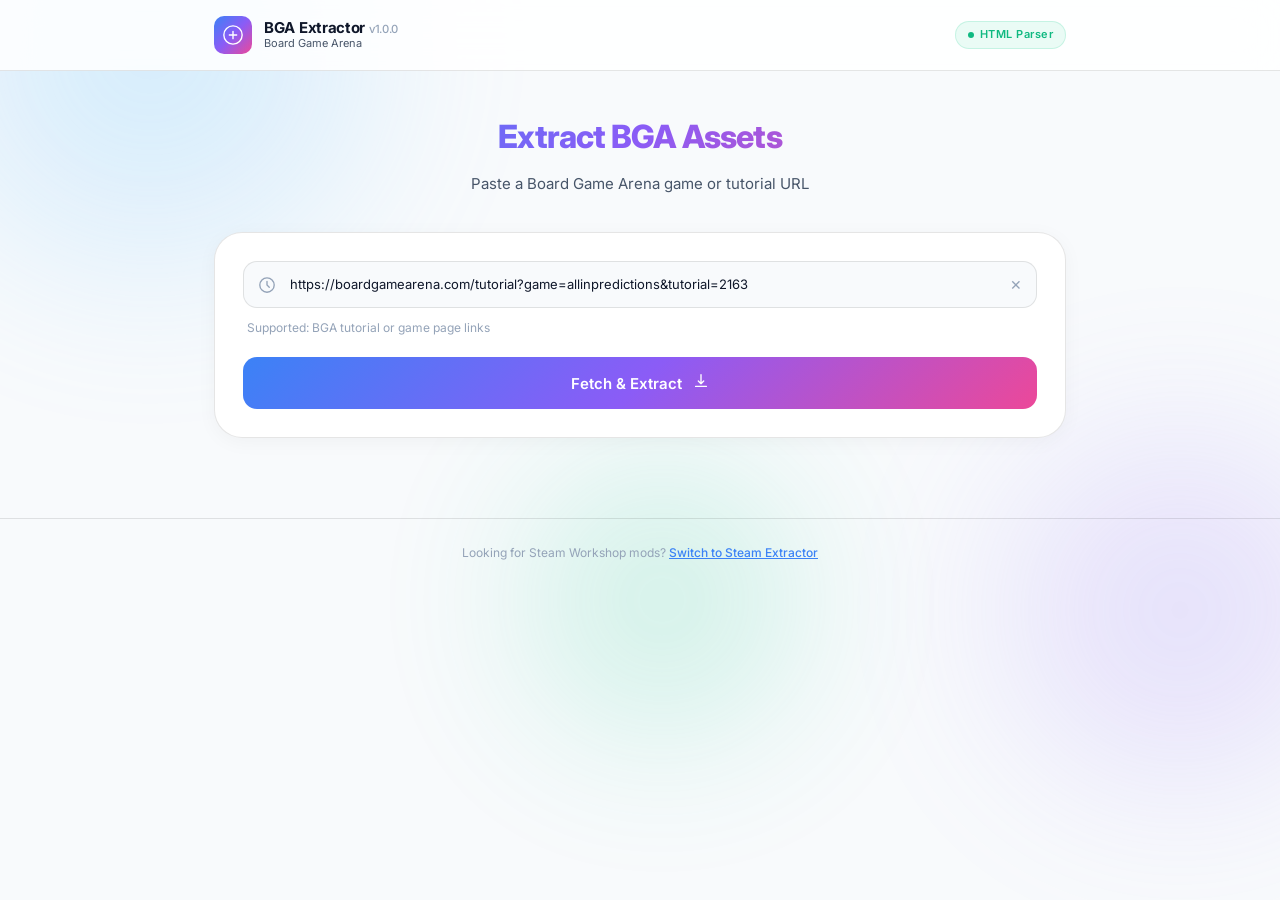
==== bga.html @ 5b073c5f "feat: add bga extractor" ====
<!DOCTYPE html>
<html lang="en">

<head>
  <meta charset="UTF-8" />
  <meta name="viewport" content="width=device-width, initial-scale=1.0" />
  <title>BGA Extractor – Board Game Arena Asset Viewer</title>
  <meta name="description"
    content="Extract assets from Board Game Arena games and tutorials. Download images, sprites, and boxes directly." />

  <link rel="icon" type="image/svg+xml" href="favicon.svg" />
  <link rel="preconnect" href="https://fonts.googleapis.com" />
  <link rel="preconnect" href="https://fonts.gstatic.com" crossorigin />
  <link
    href="https://fonts.googleapis.com/css2?family=Inter:wght@300;400;500;600;700;800&family=JetBrains+Mono:wght@400;500&display=swap"
    rel="stylesheet" />
  <script src="https://cdn.jsdelivr.net/npm/jszip@3.10.1/dist/jszip.min.js"></script>
  <link rel="stylesheet" href="style.css" />
  <link rel="stylesheet" href="bga.css" />
</head>

<body class="bga-theme">
  <div class="bg-orbs">
    <div class="orb orb-1"></div>
    <div class="orb orb-2"></div>
    <div class="orb orb-3"></div>
  </div>

  <header class="app-header">
    <div class="header-inner">
      <div class="logo" onclick="resetToInput()" title="Back to start">
        <div class="logo-icon">
          <svg viewBox="0 0 24 24" fill="none" xmlns="http://www.w3.org/2000/svg">
            <path d="M12 2C6.477 2 2 6.477 2 12s4.477 10 10 10 10-4.477 10-10S17.523 2 12 2Z" stroke="currentColor"
              stroke-width="1.5" />
            <path d="M8 12h8M12 8v8" stroke="currentColor" stroke-width="1.5" stroke-linecap="round" />
          </svg>
        </div>
        <div class="logo-text">
          <span class="logo-title">BGA Extractor <span class="version-tag">v1.0.0</span></span>
          <span class="logo-sub">Board Game Arena</span>
        </div>
      </div>
      <div class="header-badge">
        <span class="badge-dot"></span>
        HTML Parser
      </div>
    </div>
  </header>

  <main class="app-main">
    <!-- Input Section -->
    <section class="input-section" id="input-section">
      <div class="section-title">
        <h1>Extract BGA Assets</h1>
        <p>Paste a Board Game Arena game or tutorial URL</p>
      </div>

      <!-- URL Tab -->
      <div class="tab-panel active" id="panel-url">
        <div class="url-input-card">
          <div class="input-wrapper">
            <div class="input-icon">
              <svg viewBox="0 0 20 20" fill="none">
                <circle cx="10" cy="10" r="8" stroke="currentColor" stroke-width="1.5" />
                <path d="M10 6v4l2.5 2.5" stroke="currentColor" stroke-width="1.5" stroke-linecap="round" />
              </svg>
            </div>
            <input type="text" id="url-input"
              placeholder="https://boardgamearena.com/tutorial?game=allinpredictions&tutorial=2163" class="url-input"
              autocomplete="off" spellcheck="false" />
            <button class="clear-btn" id="clear-btn" onclick="clearInput()" title="Clear">✕</button>
          </div>
          <div class="input-hint">
            <span>Supported: BGA tutorial or game page links</span>
          </div>
          <button class="fetch-btn" id="fetch-btn" onclick="fetchFromUrl()">
            <span class="btn-text">Fetch &amp; Extract</span>
            <span class="btn-icon">
              <svg viewBox="0 0 20 20" fill="none">
                <path d="M10 3v10M10 13l-3-3M10 13l3-3" stroke="currentColor" stroke-width="1.5" stroke-linecap="round"
                  stroke-linejoin="round" />
                <path d="M4 16h12" stroke="currentColor" stroke-width="1.5" stroke-linecap="round" />
              </svg>
            </span>
          </button>
        </div>
      </div>
    </section>

    <!-- Loading State -->
    <section class="loading-section hidden" id="loading-section">
      <div class="loading-card">
        <div class="spinner-container">
          <div class="spinner"></div>
          <div class="spinner-inner"></div>
        </div>
        <div class="loading-text">
          <span id="loading-message">Fetching BGA page...</span>
          <div class="loading-dots">
            <span></span><span></span><span></span>
          </div>
        </div>
      </div>
    </section>

    <!-- Error State -->
    <section class="error-section hidden" id="error-section">
      <div class="error-card">
        <div class="error-icon">⚠️</div>
        <h3 id="error-title">Error</h3>
        <p id="error-message">Something went wrong. Please try again.</p>
        <button class="retry-btn" onclick="resetToInput()">← Go Back</button>
      </div>
    </section>

    <!-- Results Section -->
    <section class="results-section hidden" id="results-section">
      <div class="results-header">
        <button class="back-btn" onclick="resetToInput()">
          <svg viewBox="0 0 20 20" fill="none">
            <path d="M12 15l-5-5 5-5" stroke="currentColor" stroke-width="1.5" stroke-linecap="round"
              stroke-linejoin="round" />
          </svg>
          Back
        </button>
        <h2 class="results-title">Extracted Assets</h2>
        <button class="copy-all-btn" id="copy-all-btn" onclick="copyAllUrls()">
          <svg viewBox="0 0 20 20" fill="none">
            <rect x="5" y="5" width="10" height="12" rx="2" stroke="currentColor" stroke-width="1.5" />
            <path d="M8 5V3.5A1.5 1.5 0 0 1 9.5 2h1A1.5 1.5 0 0 1 12 3.5V5" stroke="currentColor" stroke-width="1.5" />
          </svg>
          Copy All URLs
        </button>
      </div>

      <!-- Meta Card -->
      <div class="meta-card" id="meta-card">
        <div class="meta-thumbnail" id="meta-thumbnail-wrap">
          <img id="meta-thumbnail" src="" alt="Game Box" onerror="this.parentElement.style.display='none'" />
        </div>
        <div class="meta-info">
          <div class="meta-game-name" id="meta-game-name">—</div>
          <div class="meta-rows">
            <div class="meta-row">
              <span class="meta-label">Game Source</span>
              <span class="meta-value meta-id" id="meta-url">—</span>
            </div>
            <div class="meta-row">
              <span class="meta-label">Total Images Found</span>
              <span class="meta-value" id="meta-total-images">—</span>
            </div>
          </div>
        </div>
      </div>

      <!-- Assets Section -->
      <div class="assets-section" id="assets-section">
        <div class="assets-header">
          <h3 class="assets-title">
            <svg viewBox="0 0 20 20" fill="none">
              <path d="M4 4h12v12H4z" stroke="currentColor" stroke-width="1.3" rx="2" />
              <circle cx="7.5" cy="7.5" r="1.5" stroke="currentColor" stroke-width="1.3" />
              <path d="M4 12l4-4 3 3 2-2 3 3" stroke="currentColor" stroke-width="1.3" stroke-linecap="round" />
            </svg>
            Images
            <span class="assets-count" id="assets-count">0</span>
          </h3>
        </div>
        <div class="assets-actions-bar" id="assets-actions-bar">
          <button class="download-zip-btn" id="download-zip-btn" onclick="downloadImagesZip()">
            <svg viewBox="0 0 20 20" fill="none">
              <path d="M10 3v9M10 12l-3-3M10 12l3-3" stroke="currentColor" stroke-width="1.5" stroke-linecap="round"
                stroke-linejoin="round" />
              <path d="M3 15h14" stroke="currentColor" stroke-width="1.5" stroke-linecap="round" />
            </svg>
            <span id="zip-btn-label">Download All (ZIP)</span>
            <span class="zip-count" id="zip-count">0</span>
          </button>
          <button class="open-all-btn" id="open-all-btn" onclick="openAllFiltered()">
            <svg viewBox="0 0 20 20" fill="none">
              <path d="M7 3H3a1 1 0 0 0-1 1v13a1 1 0 0 0 1 1h13a1 1 0 0 0 1-1v-4" stroke="currentColor"
                stroke-width="1.5" stroke-linecap="round" />
              <path d="M11 3h6v6M17 3l-8 8" stroke="currentColor" stroke-width="1.5" stroke-linecap="round"
                stroke-linejoin="round" />
            </svg>
            <span id="open-all-label">Open All in Tabs</span>
            <span class="zip-count" id="open-all-count">0</span>
          </button>
        </div>
        <div class="assets-grid" id="assets-grid"></div>
      </div>

      <!-- Download Progress Overlay -->
      <div class="zip-overlay hidden" id="zip-overlay">
        <div class="zip-modal">
          <div class="zip-modal-icon">
            <svg viewBox="0 0 48 48" fill="none">
              <path d="M24 8v20M24 28l-7-7M24 28l7-7" stroke="currentColor" stroke-width="2.5" stroke-linecap="round"
                stroke-linejoin="round" />
              <path d="M8 38h32" stroke="currentColor" stroke-width="2.5" stroke-linecap="round" />
            </svg>
          </div>
          <h3 class="zip-modal-title">Downloading Images</h3>
          <p class="zip-modal-status" id="zip-status">Preparing...</p>
          <div class="zip-progress-bar">
            <div class="zip-progress-fill" id="zip-progress-fill"></div>
          </div>
          <p class="zip-progress-text" id="zip-progress-text">0 / 0</p>
          <button class="zip-cancel-btn" id="zip-cancel-btn" onclick="cancelZipDownload()">Cancel</button>
        </div>
      </div>

      <!-- Card Sheet Cutter -->
      <div class="cutter-section" id="cutter-section">
        <div class="cutter-header">
          <h3 class="cutter-title">
            <svg viewBox="0 0 20 20" fill="none">
              <path d="M4 4l12 12M4 8l8 8M8 4l8 8" stroke="currentColor" stroke-width="1.4" stroke-linecap="round" />
              <circle cx="15" cy="5" r="2" stroke="currentColor" stroke-width="1.4" />
              <circle cx="5" cy="15" r="2" stroke="currentColor" stroke-width="1.4" />
            </svg>
            Sprite Sheet Cutter
            <span class="cutter-deck-count" id="cutter-deck-count"></span>
          </h3>
          <p class="cutter-subtitle">Drop a downloaded spritesheet to slice it manually.</p>
        </div>

        <div class="cutter-drop-zone" id="cutter-drop-zone" ondragover="handleCutterDragOver(event)"
          ondragleave="handleCutterDragLeave()" ondrop="handleCutterDrop(event)"
          onclick="document.getElementById('cutter-file-input').click()">
          <div class="cutter-drop-icon">
            <svg viewBox="0 0 48 48" fill="none">
              <rect x="6" y="6" width="36" height="28" rx="3" stroke="currentColor" stroke-width="2" />
              <path d="M6 22l10-8 8 6 8-10 10 12" stroke="currentColor" stroke-width="2" stroke-linecap="round"
                stroke-linejoin="round" />
              <path d="M16 42h16M24 36v6" stroke="currentColor" stroke-width="2" stroke-linecap="round" />
            </svg>
          </div>
          <p class="cutter-drop-title">Drop spritesheet image here</p>
          <p class="cutter-drop-sub">PNG, JPG, WebP — or click to browse</p>
          <input type="file" id="cutter-file-input" accept="image/*" style="display:none"
            onchange="handleCutterFile(event)" />
        </div>

        <div id="cutter-match-status"></div>

        <div class="cutter-deck-list" id="cutter-deck-list"></div>

        <div class="cutter-result-bar" id="cutter-result-bar">
          <span class="cutter-result-info" id="cutter-result-info"></span>
          <button class="cutter-download-btn" id="cutter-download-btn" onclick="downloadCardsZip()" disabled>
            <svg viewBox="0 0 20 20" fill="none">
              <path d="M10 3v9M10 12l-3-3M10 12l3-3" stroke="currentColor" stroke-width="1.5" stroke-linecap="round"
                stroke-linejoin="round" />
              <path d="M3 15h14" stroke="currentColor" stroke-width="1.5" stroke-linecap="round" />
            </svg>
            Download All Slices (ZIP)
          </button>
        </div>

        <div class="cutter-preview-area" id="cutter-preview-area"></div>
      </div>
    </section>
  </main>

  <footer class="app-footer">
    <p>Looking for Steam Workshop mods? <a href="index.html" style="color:var(--accent-1); font-weight: 500;">Switch to Steam Extractor</a></p>
  </footer>

  <script src="bga.js"></script>
  <script src="cutter.js"></script>
</body>

</html>
---- style.css ----
/* === CSS Reset & Variables === */
*,
*::before,
*::after {
  box-sizing: border-box;
  margin: 0;
  padding: 0;
}

:root {
  --bg-dark: #0a0b0f;
  --bg-card: #111318;
  --bg-card-hover: #161920;
  --bg-card-2: #0d0e13;
  --border: rgba(255, 255, 255, 0.07);
  --border-active: rgba(99, 179, 237, 0.35);
  --accent-1: #6cc3ff;
  --accent-2: #a78bfa;
  --accent-3: #34d399;
  --accent-4: #f59e0b;
  --accent-gradient: linear-gradient(135deg, #6cc3ff 0%, #a78bfa 50%, #ec4899 100%);
  --text-primary: #f0f2f8;
  --text-secondary: #8892a4;
  --text-muted: #4a5568;
  --radius-sm: 8px;
  --radius-md: 14px;
  --radius-lg: 20px;
  --radius-xl: 28px;
  --shadow-card: 0 4px 24px rgba(0, 0, 0, 0.4);
  --shadow-glow: 0 0 32px rgba(108, 195, 255, 0.12);
  --transition: 0.2s cubic-bezier(0.4, 0, 0.2, 1);
  --font-main: 'Inter', system-ui, sans-serif;
  --font-mono: 'JetBrains Mono', monospace;
}

body {
  font-family: var(--font-main);
  background: var(--bg-dark);
  color: var(--text-primary);
  min-height: 100vh;
  overflow-x: hidden;
  line-height: 1.6;
}

/* === Animated Background Orbs === */
.bg-orbs {
  position: fixed;
  inset: 0;
  pointer-events: none;
  z-index: 0;
  overflow: hidden;
}

.orb {
  position: absolute;
  border-radius: 50%;
  filter: blur(80px);
  opacity: 0.15;
  animation: float 20s ease-in-out infinite;
}

.orb-1 {
  width: 500px;
  height: 500px;
  background: radial-gradient(circle, #6cc3ff, transparent);
  top: -200px;
  left: -100px;
  animation-delay: 0s;
}

.orb-2 {
  width: 400px;
  height: 400px;
  background: radial-gradient(circle, #a78bfa, transparent);
  bottom: 10%;
  right: -100px;
  animation-delay: -8s;
}

.orb-3 {
  width: 300px;
  height: 300px;
  background: radial-gradient(circle, #34d399, transparent);
  top: 50%;
  left: 40%;
  animation-delay: -16s;
}

@keyframes float {

  0%,
  100% {
    transform: translate(0, 0) scale(1);
  }

  33% {
    transform: translate(30px, -40px) scale(1.05);
  }

  66% {
    transform: translate(-20px, 30px) scale(0.95);
  }
}

/* === Header === */
.app-header {
  position: sticky;
  top: 0;
  z-index: 100;
  background: rgba(10, 11, 15, 0.85);
  backdrop-filter: blur(20px);
  border-bottom: 1px solid var(--border);
}

.header-inner {
  max-width: 900px;
  margin: 0 auto;
  padding: 16px 24px;
  display: flex;
  align-items: center;
  justify-content: space-between;
}

.logo {
  display: flex;
  align-items: center;
  gap: 12px;
  cursor: pointer;
  transition: opacity var(--transition);
}

.logo:hover {
  opacity: 0.8;
}

.logo-icon {
  width: 38px;
  height: 38px;
  background: var(--accent-gradient);
  border-radius: 10px;
  display: flex;
  align-items: center;
  justify-content: center;
  padding: 8px;
  flex-shrink: 0;
}

.logo-icon svg {
  width: 100%;
  height: 100%;
  color: #fff;
}

.logo-text {
  display: flex;
  flex-direction: column;
  line-height: 1.2;
}

.logo-title {
  font-size: 15px;
  font-weight: 700;
  color: var(--text-primary);
  letter-spacing: -0.3px;
}

.version-tag {
  font-size: 0.75em;
  color: var(--text-muted);
  font-weight: 500;
}

.logo-sub {
  font-size: 11px;
  color: var(--text-secondary);
  font-weight: 400;
}

.header-badge {
  display: flex;
  align-items: center;
  gap: 6px;
  font-size: 11px;
  font-weight: 600;
  color: var(--accent-3);
  background: rgba(52, 211, 153, 0.1);
  border: 1px solid rgba(52, 211, 153, 0.2);
  padding: 4px 12px;
  border-radius: 100px;
  letter-spacing: 0.5px;
}

.badge-dot {
  width: 6px;
  height: 6px;
  background: var(--accent-3);
  border-radius: 50%;
  animation: pulse-dot 2s ease-in-out infinite;
}

@keyframes pulse-dot {

  0%,
  100% {
    opacity: 1;
    transform: scale(1);
  }

  50% {
    opacity: 0.6;
    transform: scale(0.8);
  }
}

/* === Main === */
.app-main {
  position: relative;
  z-index: 1;
  max-width: 900px;
  margin: 0 auto;
  padding: 40px 24px 80px;
}

/* === Input Section === */
.section-title {
  text-align: center;
  margin-bottom: 36px;
}

.section-title h1 {
  font-size: 32px;
  font-weight: 800;
  letter-spacing: -0.8px;
  background: var(--accent-gradient);
  -webkit-background-clip: text;
  -webkit-text-fill-color: transparent;
  background-clip: text;
  margin-bottom: 10px;
}

.section-title p {
  font-size: 15px;
  color: var(--text-secondary);
}

.section-title code {
  font-family: var(--font-mono);
  font-size: 13px;
  background: rgba(255, 255, 255, 0.06);
  padding: 2px 7px;
  border-radius: 5px;
  color: var(--accent-1);
}

/* === Tabs === */
.tabs {
  display: flex;
  gap: 4px;
  background: var(--bg-card-2);
  border: 1px solid var(--border);
  border-radius: var(--radius-lg);
  padding: 4px;
  margin-bottom: 20px;
}

.tab {
  flex: 1;
  display: flex;
  align-items: center;
  justify-content: center;
  gap: 8px;
  padding: 10px 20px;
  border: none;
  border-radius: var(--radius-md);
  background: transparent;
  color: var(--text-secondary);
  font-family: var(--font-main);
  font-size: 13px;
  font-weight: 500;
  cursor: pointer;
  transition: all var(--transition);
}

.tab svg {
  width: 16px;
  height: 16px;
}

.tab:hover {
  color: var(--text-primary);
  background: rgba(255, 255, 255, 0.04);
}

.tab.active {
  background: var(--accent-gradient);
  color: #fff;
  font-weight: 600;
}

/* === Tab Panels === */
.tab-panel {
  display: none;
  animation: fadeIn 0.25s ease;
}

.tab-panel.active {
  display: block;
}

@keyframes fadeIn {
  from {
    opacity: 0;
    transform: translateY(8px);
  }

  to {
    opacity: 1;
    transform: translateY(0);
  }
}

/* === URL Input Card === */
.url-input-card {
  background: var(--bg-card);
  border: 1px solid var(--border);
  border-radius: var(--radius-xl);
  padding: 28px;
  box-shadow: var(--shadow-card);
  transition: border-color var(--transition);
}

.url-input-card:focus-within {
  border-color: var(--border-active);
  box-shadow: var(--shadow-card), var(--shadow-glow);
}

.input-wrapper {
  display: flex;
  align-items: center;
  background: var(--bg-dark);
  border: 1px solid var(--border);
  border-radius: var(--radius-md);
  overflow: hidden;
  transition: border-color var(--transition);
  margin-bottom: 10px;
}

.input-wrapper:focus-within {
  border-color: rgba(108, 195, 255, 0.4);
}

.input-icon {
  padding: 0 14px;
  color: var(--text-muted);
  flex-shrink: 0;
}

.input-icon svg {
  width: 18px;
  height: 18px;
  display: block;
}

.url-input {
  flex: 1;
  background: transparent;
  border: none;
  outline: none;
  font-family: var(--font-mono);
  font-size: 13px;
  color: var(--text-primary);
  padding: 14px 0;
  min-width: 0;
}

.url-input::placeholder {
  color: var(--text-muted);
  font-family: var(--font-main);
  font-size: 13px;
}

.clear-btn {
  padding: 0 14px;
  background: transparent;
  border: none;
  color: var(--text-muted);
  cursor: pointer;
  font-size: 14px;
  transition: color var(--transition);
  flex-shrink: 0;
}

.clear-btn:hover {
  color: var(--text-secondary);
}

.input-hint {
  font-size: 12px;
  color: var(--text-muted);
  margin-bottom: 20px;
  padding-left: 4px;
}

.fetch-btn {
  width: 100%;
  display: flex;
  align-items: center;
  justify-content: center;
  gap: 10px;
  padding: 15px 28px;
  background: var(--accent-gradient);
  border: none;
  border-radius: var(--radius-md);
  color: #fff;
  font-family: var(--font-main);
  font-size: 15px;
  font-weight: 600;
  cursor: pointer;
  transition: all var(--transition);
  position: relative;
  overflow: hidden;
}

.fetch-btn::before {
  content: '';
  position: absolute;
  inset: 0;
  background: rgba(255, 255, 255, 0);
  transition: background var(--transition);
}

.fetch-btn:hover::before {
  background: rgba(255, 255, 255, 0.08);
}

.fetch-btn:active {
  transform: scale(0.99);
}

.fetch-btn:disabled {
  opacity: 0.6;
  cursor: not-allowed;
  transform: none;
}

.btn-icon svg {
  width: 18px;
  height: 18px;
}

/* === File Drop Zone === */
.file-drop-zone {
  background: var(--bg-card);
  border: 2px dashed var(--border);
  border-radius: var(--radius-xl);
  padding: 60px 28px;
  text-align: center;
  cursor: pointer;
  transition: all var(--transition);
}

.file-drop-zone:hover,
.file-drop-zone.drag-over {
  border-color: rgba(108, 195, 255, 0.4);
  background: rgba(108, 195, 255, 0.04);
}

.drop-icon {
  width: 64px;
  height: 64px;
  margin: 0 auto 20px;
  color: var(--accent-1);
  opacity: 0.7;
}

.drop-icon svg {
  width: 100%;
  height: 100%;
}

.drop-title {
  font-size: 17px;
  font-weight: 600;
  color: var(--text-primary);
  margin-bottom: 6px;
}

.drop-title code {
  font-family: var(--font-mono);
  font-size: 15px;
  color: var(--accent-1);
  background: rgba(108, 195, 255, 0.08);
  padding: 2px 8px;
  border-radius: 5px;
}

.drop-subtitle {
  font-size: 13px;
  color: var(--text-muted);
}

/* === Loading === */
.loading-section {
  display: flex;
  align-items: center;
  justify-content: center;
  min-height: 260px;
}

.loading-card {
  text-align: center;
}

.spinner-container {
  position: relative;
  width: 64px;
  height: 64px;
  margin: 0 auto 24px;
}

.spinner {
  width: 64px;
  height: 64px;
  border-radius: 50%;
  border: 2.5px solid rgba(255, 255, 255, 0.06);
  border-top-color: var(--accent-1);
  animation: spin 1s linear infinite;
  position: absolute;
  inset: 0;
}

.spinner-inner {
  width: 40px;
  height: 40px;
  border-radius: 50%;
  border: 2px solid rgba(255, 255, 255, 0.04);
  border-bottom-color: var(--accent-2);
  animation: spin 0.7s linear infinite reverse;
  position: absolute;
  top: 12px;
  left: 12px;
}

@keyframes spin {
  to {
    transform: rotate(360deg);
  }
}

.loading-text {
  font-size: 15px;
  color: var(--text-secondary);
}

.loading-dots {
  display: flex;
  gap: 5px;
  justify-content: center;
  margin-top: 10px;
}

.loading-dots span {
  width: 5px;
  height: 5px;
  background: var(--accent-1);
  border-radius: 50%;
  animation: blink 1s ease-in-out infinite;
}

.loading-dots span:nth-child(2) {
  animation-delay: 0.2s;
}

.loading-dots span:nth-child(3) {
  animation-delay: 0.4s;
}

@keyframes blink {

  0%,
  100% {
    opacity: 0.2;
    transform: scale(0.8);
  }

  50% {
    opacity: 1;
    transform: scale(1);
  }
}

/* === Error === */
.error-section {
  display: flex;
  align-items: center;
  justify-content: center;
  min-height: 260px;
}

.error-card {
  text-align: center;
  background: var(--bg-card);
  border: 1px solid rgba(239, 68, 68, 0.2);
  border-radius: var(--radius-xl);
  padding: 40px;
  max-width: 480px;
}

.error-icon {
  font-size: 40px;
  margin-bottom: 16px;
}

.error-card h3 {
  font-size: 20px;
  font-weight: 700;
  color: #ef4444;
  margin-bottom: 8px;
}

.error-card p {
  font-size: 14px;
  color: var(--text-secondary);
  margin-bottom: 24px;
  line-height: 1.7;
}

.retry-btn {
  padding: 10px 24px;
  background: rgba(239, 68, 68, 0.1);
  border: 1px solid rgba(239, 68, 68, 0.3);
  border-radius: var(--radius-md);
  color: #ef4444;
  font-family: var(--font-main);
  font-size: 13px;
  font-weight: 500;
  cursor: pointer;
  transition: all var(--transition);
}

.retry-btn:hover {
  background: rgba(239, 68, 68, 0.18);
}

/* === Results === */
.results-header {
  display: flex;
  align-items: center;
  gap: 12px;
  margin-bottom: 24px;
}

.back-btn {
  display: flex;
  align-items: center;
  gap: 6px;
  padding: 8px 14px;
  background: var(--bg-card);
  border: 1px solid var(--border);
  border-radius: var(--radius-md);
  color: var(--text-secondary);
  font-family: var(--font-main);
  font-size: 13px;
  cursor: pointer;
  transition: all var(--transition);
  flex-shrink: 0;
}

.back-btn svg {
  width: 16px;
  height: 16px;
}

.back-btn:hover {
  color: var(--text-primary);
  border-color: rgba(255, 255, 255, 0.15);
}

.results-title {
  flex: 1;
  font-size: 20px;
  font-weight: 700;
  letter-spacing: -0.4px;
}

.copy-all-btn {
  display: flex;
  align-items: center;
  gap: 6px;
  padding: 8px 14px;
  background: rgba(108, 195, 255, 0.08);
  border: 1px solid rgba(108, 195, 255, 0.2);
  border-radius: var(--radius-md);
  color: var(--accent-1);
  font-family: var(--font-main);
  font-size: 13px;
  font-weight: 500;
  cursor: pointer;
  transition: all var(--transition);
  flex-shrink: 0;
}

.copy-all-btn svg {
  width: 15px;
  height: 15px;
}

.copy-all-btn:hover {
  background: rgba(108, 195, 255, 0.14);
}

/* === Meta Card === */
.meta-card {
  background: var(--bg-card);
  border: 1px solid var(--border);
  border-radius: var(--radius-xl);
  padding: 28px;
  margin-bottom: 24px;
  display: flex;
  gap: 24px;
  box-shadow: var(--shadow-card);
  position: relative;
  overflow: hidden;
}

.meta-card::before {
  content: '';
  position: absolute;
  top: 0;
  left: 0;
  right: 0;
  height: 3px;
  background: var(--accent-gradient);
}

.meta-thumbnail {
  flex-shrink: 0;
  width: 120px;
  height: 90px;
  border-radius: var(--radius-md);
  overflow: hidden;
  background: var(--bg-dark);
}

.meta-thumbnail img {
  width: 100%;
  height: 100%;
  object-fit: cover;
  display: block;
}

.meta-info {
  flex: 1;
  min-width: 0;
}

.meta-game-name {
  font-size: 22px;
  font-weight: 800;
  letter-spacing: -0.5px;
  color: var(--text-primary);
  margin-bottom: 16px;
  line-height: 1.3;
}

.meta-rows {
  display: grid;
  grid-template-columns: 1fr 1fr;
  gap: 12px;
}

.meta-row {
  display: flex;
  flex-direction: column;
  gap: 3px;
}

.meta-label {
  font-size: 11px;
  text-transform: uppercase;
  letter-spacing: 0.8px;
  color: var(--text-muted);
  font-weight: 600;
}

.meta-value {
  font-size: 14px;
  font-weight: 500;
  color: var(--text-primary);
}

.meta-value.meta-id {
  font-family: var(--font-mono);
  font-size: 12px;
  color: var(--accent-2);
}

/* === Assets Section === */
.assets-section {
  margin-bottom: 24px;
}

.assets-header {
  display: flex;
  align-items: center;
  justify-content: space-between;
  flex-wrap: wrap;
  gap: 12px;
  margin-bottom: 16px;
}

.assets-title {
  display: flex;
  align-items: center;
  gap: 10px;
  font-size: 17px;
  font-weight: 700;
  letter-spacing: -0.3px;
}

.assets-title svg {
  width: 20px;
  height: 20px;
  color: var(--accent-1);
}

.assets-count {
  background: var(--accent-gradient);
  color: #fff;
  font-size: 11px;
  font-weight: 700;
  padding: 2px 9px;
  border-radius: 100px;
}

.assets-filters {
  display: flex;
  gap: 6px;
  flex-wrap: wrap;
}

.filter-btn {
  padding: 5px 12px;
  background: var(--bg-card);
  border: 1px solid var(--border);
  border-radius: 100px;
  color: var(--text-secondary);
  font-family: var(--font-main);
  font-size: 12px;
  font-weight: 500;
  cursor: pointer;
  transition: all var(--transition);
}

.filter-btn:hover,
.filter-btn.active {
  background: rgba(108, 195, 255, 0.1);
  border-color: rgba(108, 195, 255, 0.3);
  color: var(--accent-1);
}

/* === Assets Grid === */
.assets-grid {
  display: grid;
  grid-template-columns: repeat(auto-fill, minmax(300px, 1fr));
  gap: 12px;
}

.asset-card {
  background: var(--bg-card);
  border: 1px solid var(--border);
  border-radius: var(--radius-lg);
  padding: 16px;
  transition: all var(--transition);
  position: relative;
  overflow: hidden;
}

.asset-card:hover {
  border-color: rgba(255, 255, 255, 0.12);
  background: var(--bg-card-hover);
  transform: translateY(-1px);
  box-shadow: var(--shadow-card);
}

.asset-card.has-preview:hover .asset-preview {
  opacity: 1;
  transform: scale(1);
}

.asset-type-bar {
  position: absolute;
  top: 0;
  left: 0;
  bottom: 0;
  width: 3px;
  border-radius: 0;
}

.type-image {
  background: linear-gradient(180deg, #6cc3ff, #3b82f6);
}

.type-model {
  background: linear-gradient(180deg, #a78bfa, #8b5cf6);
}

.type-audio {
  background: linear-gradient(180deg, #34d399, #059669);
}

.type-url {
  background: linear-gradient(180deg, #f59e0b, #d97706);
}

.type-other {
  background: linear-gradient(180deg, #64748b, #475569);
}

.asset-inner {
  padding-left: 12px;
}

.asset-label {
  display: flex;
  align-items: center;
  gap: 8px;
  margin-bottom: 8px;
}

.asset-type-badge {
  font-size: 10px;
  font-weight: 700;
  text-transform: uppercase;
  letter-spacing: 0.6px;
  padding: 2px 7px;
  border-radius: 4px;
}

.badge-image {
  background: rgba(108, 195, 255, 0.12);
  color: var(--accent-1);
}

.badge-model {
  background: rgba(167, 139, 250, 0.12);
  color: var(--accent-2);
}

.badge-audio {
  background: rgba(52, 211, 153, 0.12);
  color: var(--accent-3);
}

.badge-url {
  background: rgba(245, 158, 11, 0.12);
  color: var(--accent-4);
}

.badge-other {
  background: rgba(100, 116, 139, 0.12);
  color: #94a3b8;
}

.asset-field-name {
  font-size: 11px;
  color: var(--text-muted);
  font-family: var(--font-mono);
}

.asset-url {
  display: block;
  font-family: var(--font-mono);
  font-size: 11px;
  color: var(--text-secondary);
  word-break: break-all;
  line-height: 1.5;
  text-decoration: none;
  transition: color var(--transition);
  margin-bottom: 10px;
}

.asset-url:hover {
  color: var(--accent-1);
}

.asset-preview {
  width: 100%;
  height: 80px;
  object-fit: cover;
  border-radius: var(--radius-sm);
  margin-bottom: 10px;
  opacity: 0.85;
  transition: opacity var(--transition);
}

.asset-actions {
  display: flex;
  gap: 6px;
  margin-top: 4px;
}

.asset-btn {
  display: flex;
  align-items: center;
  gap: 5px;
  padding: 5px 10px;
  border-radius: 6px;
  border: none;
  font-family: var(--font-main);
  font-size: 11px;
  font-weight: 500;
  cursor: pointer;
  transition: all var(--transition);
  text-decoration: none;
}

.asset-btn-copy {
  background: rgba(255, 255, 255, 0.05);
  color: var(--text-secondary);
}

.asset-btn-copy:hover {
  background: rgba(255, 255, 255, 0.09);
  color: var(--text-primary);
}

.asset-btn-open {
  background: rgba(108, 195, 255, 0.08);
  color: var(--accent-1);
}

.asset-btn-open:hover {
  background: rgba(108, 195, 255, 0.14);
}

.asset-btn svg {
  width: 12px;
  height: 12px;
}

/* === Assets Action Bar === */
.assets-actions-bar {
  margin-bottom: 16px;
  display: flex;
  align-items: center;
  gap: 10px;
}

.download-zip-btn {
  display: flex;
  align-items: center;
  gap: 8px;
  padding: 10px 20px;
  background: linear-gradient(135deg, #34d399 0%, #059669 100%);
  border: none;
  border-radius: var(--radius-md);
  color: #fff;
  font-family: var(--font-main);
  font-size: 13px;
  font-weight: 600;
  cursor: pointer;
  transition: all var(--transition);
  position: relative;
  overflow: hidden;
  box-shadow: 0 4px 16px rgba(52, 211, 153, 0.25);
}

.download-zip-btn::before {
  content: '';
  position: absolute;
  inset: 0;
  background: rgba(255, 255, 255, 0);
  transition: background var(--transition);
}

.download-zip-btn:hover::before {
  background: rgba(255, 255, 255, 0.1);
}

.download-zip-btn:active {
  transform: scale(0.98);
}

.download-zip-btn:disabled {
  opacity: 0.45;
  cursor: not-allowed;
  transform: none;
  box-shadow: none;
}

.download-zip-btn svg {
  width: 18px;
  height: 18px;
  flex-shrink: 0;
}

.zip-count {
  background: rgba(255, 255, 255, 0.22);
  font-size: 11px;
  font-weight: 700;
  padding: 2px 8px;
  border-radius: 100px;
  min-width: 24px;
  text-align: center;
}

/* === ZIP Progress Overlay === */
.zip-overlay {
  position: fixed;
  inset: 0;
  background: rgba(0, 0, 0, 0.7);
  backdrop-filter: blur(8px);
  z-index: 500;
  display: flex;
  align-items: center;
  justify-content: center;
  animation: fadeIn 0.2s ease;
}

.zip-modal {
  background: var(--bg-card);
  border: 1px solid var(--border);
  border-radius: var(--radius-xl);
  padding: 40px 36px;
  max-width: 400px;
  width: 90%;
  text-align: center;
  box-shadow: 0 24px 64px rgba(0, 0, 0, 0.6);
}

.zip-modal-icon {
  width: 64px;
  height: 64px;
  margin: 0 auto 20px;
  color: var(--accent-3);
  animation: bounce 1.2s ease-in-out infinite;
}

.zip-modal-icon svg {
  width: 100%;
  height: 100%;
}

@keyframes bounce {

  0%,
  100% {
    transform: translateY(0);
  }

  50% {
    transform: translateY(-8px);
  }
}

.zip-modal-title {
  font-size: 18px;
  font-weight: 700;
  color: var(--text-primary);
  margin-bottom: 8px;
  letter-spacing: -0.3px;
}

.zip-modal-status {
  font-size: 13px;
  color: var(--text-secondary);
  margin-bottom: 20px;
  min-height: 20px;
  transition: all 0.2s;
}

.zip-progress-bar {
  height: 6px;
  background: rgba(255, 255, 255, 0.08);
  border-radius: 100px;
  overflow: hidden;
  margin-bottom: 10px;
}

.zip-progress-fill {
  height: 100%;
  background: linear-gradient(90deg, var(--accent-3), var(--accent-1));
  border-radius: 100px;
  width: 0%;
  transition: width 0.3s ease;
}

.zip-progress-text {
  font-size: 12px;
  color: var(--text-muted);
  font-family: var(--font-mono);
  margin-bottom: 24px;
}

.zip-cancel-btn {
  padding: 8px 24px;
  background: rgba(255, 255, 255, 0.05);
  border: 1px solid var(--border);
  border-radius: var(--radius-md);
  color: var(--text-secondary);
  font-family: var(--font-main);
  font-size: 13px;
  cursor: pointer;
  transition: all var(--transition);
}

.zip-cancel-btn:hover {
  background: rgba(255, 255, 255, 0.1);
  color: var(--text-primary);
}

/* Open All in Tabs button */
.open-all-btn {
  display: flex;
  align-items: center;
  gap: 8px;
  padding: 10px 20px;
  background: linear-gradient(135deg, #818cf8 0%, #6366f1 100%);
  border: none;
  border-radius: var(--radius-md);
  color: #fff;
  font-family: var(--font-main);
  font-size: 13px;
  font-weight: 600;
  cursor: pointer;
  transition: all var(--transition);
  position: relative;
  overflow: hidden;
  box-shadow: 0 4px 16px rgba(99, 102, 241, 0.3);
}

.open-all-btn::before {
  content: '';
  position: absolute;
  inset: 0;
  background: rgba(255, 255, 255, 0);
  transition: background var(--transition);
}

.open-all-btn:hover::before {
  background: rgba(255, 255, 255, 0.12);
}

.open-all-btn:active {
  transform: scale(0.98);
}

.open-all-btn:disabled {
  opacity: 0.4;
  cursor: not-allowed;
  transform: none;
  box-shadow: none;
}

.open-all-btn svg {
  width: 17px;
  height: 17px;
  flex-shrink: 0;
}

/* === Card Sheet Cutter === */
.cutter-section {
  background: var(--bg-card);
  border: 1px solid var(--border);
  border-radius: var(--radius-xl);
  padding: 24px 28px 28px;
  margin-bottom: 24px;
  position: relative;
  overflow: hidden;
}

.cutter-section::before {
  content: '';
  position: absolute;
  top: 0;
  left: 0;
  right: 0;
  height: 3px;
  background: linear-gradient(90deg, #f59e0b, #ec4899, #8b5cf6);
}

.cutter-header {
  margin-bottom: 20px;
}

.cutter-title {
  display: flex;
  align-items: center;
  gap: 10px;
  font-size: 17px;
  font-weight: 700;
  letter-spacing: -0.3px;
  margin-bottom: 6px;
}

.cutter-title svg {
  width: 20px;
  height: 20px;
  color: #f59e0b;
  flex-shrink: 0;
}

.cutter-deck-count {
  background: linear-gradient(135deg, #f59e0b, #ec4899);
  color: #fff;
  font-size: 11px;
  font-weight: 700;
  padding: 2px 9px;
  border-radius: 100px;
}

.cutter-subtitle {
  font-size: 13px;
  color: var(--text-muted);
  line-height: 1.6;
}

/* Match status banner */
#cutter-match-status {
  margin: 12px 0 4px;
}

.match-status {
  display: flex;
  align-items: flex-start;
  gap: 8px;
  padding: 10px 14px;
  border-radius: var(--radius-md);
  font-size: 13px;
  line-height: 1.5;
}

.match-found {
  background: rgba(52, 211, 153, 0.08);
  border: 1px solid rgba(52, 211, 153, 0.25);
  color: var(--text-secondary);
}

.match-found strong {
  color: var(--accent-3);
}

.match-none {
  background: rgba(245, 158, 11, 0.07);
  border: 1px solid rgba(245, 158, 11, 0.22);
  color: var(--text-secondary);
}

.match-none strong {
  color: #f59e0b;
}

.match-icon {
  font-weight: 700;
  flex-shrink: 0;
  margin-top: 1px;
}

/* Deck list label */
.cutter-decks-label {
  font-size: 11px;
  color: var(--text-muted);
  text-transform: uppercase;
  letter-spacing: 0.7px;
  font-weight: 600;
  margin: 14px 0 8px;
}

.cutter-decks-label strong {
  color: var(--text-secondary);
}

/* Deck list */
.cutter-deck-list {
  display: flex;
  flex-direction: column;
  gap: 6px;
  margin-bottom: 16px;
}

.cutter-empty {
  text-align: center;
  color: var(--text-muted);
  font-size: 13px;
  padding: 20px 0;
  line-height: 1.7;
}

/* Three-column deck row: Face | Info | Back */
.cutter-deck-row {
  display: grid;
  grid-template-columns: 1fr 1fr 1fr;
  align-items: center;
  background: var(--bg-card-2);
  border: 1px solid var(--border);
  border-radius: var(--radius-lg);
  overflow: hidden;
  transition: border-color var(--transition);
}

.cutter-deck-row.active {
  border-color: rgba(245, 158, 11, 0.45);
  background: rgba(245, 158, 11, 0.04);
}

/* Face / Back clickable column */
.cutter-sheet-col {
  display: flex;
  flex-direction: column;
  align-items: center;
  gap: 5px;
  padding: 10px 8px;
  cursor: pointer;
  transition: background var(--transition);
  border-radius: 0;
}

.cutter-sheet-col:hover {
  background: rgba(255, 255, 255, 0.04);
}

.cutter-sheet-col.selected-side {
  background: rgba(245, 158, 11, 0.12);
  box-shadow: inset 0 0 0 1.5px rgba(245, 158, 11, 0.4);
}

.cutter-sheet-thumb {
  width: 72px;
  height: 52px;
  border-radius: 5px;
  overflow: hidden;
  background: var(--bg-dark);
  flex-shrink: 0;
}

.cutter-sheet-thumb img {
  width: 100%;
  height: 100%;
  object-fit: cover;
  display: block;
  opacity: 0.88;
  transition: opacity var(--transition);
}

.cutter-sheet-col:hover .cutter-sheet-thumb img {
  opacity: 1;
}

.no-thumb {
  width: 100%;
  height: 100%;
  display: flex;
  align-items: center;
  justify-content: center;
  color: var(--text-muted);
  font-size: 18px;
}

.cutter-sheet-label {
  font-size: 10px;
  font-weight: 700;
  text-transform: uppercase;
  letter-spacing: 0.5px;
  color: var(--text-muted);
}

.cutter-sheet-col.selected-side .cutter-sheet-label {
  color: #f59e0b;
}

.cutter-sheet-file {
  font-size: 9px;
  color: var(--text-muted);
  font-family: var(--font-mono);
  max-width: 90px;
  white-space: nowrap;
  overflow: hidden;
  text-overflow: ellipsis;
  text-align: center;
}

/* Centre info column */
.cutter-deck-info-col {
  text-align: center;
  padding: 8px;
}

.cutter-deck-name {
  font-size: 12px;
  font-weight: 600;
  color: var(--text-primary);
  margin-bottom: 6px;
  overflow: hidden;
  text-overflow: ellipsis;
  white-space: nowrap;
}

.cutter-deck-meta {
  display: flex;
  gap: 5px;
  flex-wrap: wrap;
  justify-content: center;
}

.cutter-chip {
  font-size: 10px;
  font-weight: 600;
  padding: 2px 7px;
  border-radius: 4px;
  background: rgba(245, 158, 11, 0.1);
  color: #f59e0b;
  font-family: var(--font-mono);
}

.chip-unique {
  background: rgba(167, 139, 250, 0.1);
  color: var(--accent-2);
}

/* Drop zone */
.cutter-drop-zone {
  border: 2px dashed rgba(245, 158, 11, 0.25);
  border-radius: var(--radius-lg);
  padding: 28px 20px;
  text-align: center;
  cursor: pointer;
  transition: all var(--transition);
  background: rgba(245, 158, 11, 0.02);
}

.cutter-drop-zone:hover,
.cutter-drop-zone.drag-over {
  border-color: rgba(245, 158, 11, 0.55);
  background: rgba(245, 158, 11, 0.06);
}

.cutter-drop-icon {
  width: 48px;
  height: 48px;
  margin: 0 auto 12px;
  color: rgba(245, 158, 11, 0.5);
}

.cutter-drop-icon svg {
  width: 100%;
  height: 100%;
}

.cutter-drop-title {
  font-size: 14px;
  font-weight: 600;
  color: var(--text-primary);
  margin-bottom: 4px;
}

.cutter-drop-sub {
  font-size: 12px;
  color: var(--text-muted);
}

/* Result bar */
.cutter-result-bar {
  display: flex;
  align-items: center;
  justify-content: space-between;
  gap: 12px;
  margin-top: 16px;
  flex-wrap: wrap;
}

.cutter-result-info {
  font-size: 12px;
  color: var(--text-muted);
  font-family: var(--font-mono);
}

.cutter-download-btn {
  display: flex;
  align-items: center;
  gap: 7px;
  padding: 9px 18px;
  background: linear-gradient(135deg, #f59e0b 0%, #d97706 100%);
  border: none;
  border-radius: var(--radius-md);
  color: #fff;
  font-family: var(--font-main);
  font-size: 13px;
  font-weight: 600;
  cursor: pointer;
  transition: all var(--transition);
  box-shadow: 0 4px 14px rgba(245, 158, 11, 0.25);
}

.cutter-download-btn:hover {
  box-shadow: 0 6px 20px rgba(245, 158, 11, 0.35);
  transform: translateY(-1px);
}

.cutter-download-btn:disabled {
  opacity: 0.35;
  cursor: not-allowed;
  transform: none;
  box-shadow: none;
}

.cutter-download-btn svg {
  width: 16px;
  height: 16px;
}

/* Sliced card preview grid */
.cutter-preview-area {
  display: flex;
  flex-wrap: wrap;
  gap: 8px;
  margin-top: 16px;
}

.sliced-card {
  display: flex;
  flex-direction: column;
  align-items: center;
  gap: 4px;
  cursor: default;
}

.sliced-thumb {
  border-radius: 4px;
  border: 1px solid var(--border);
  display: block;
  transition: transform var(--transition), box-shadow var(--transition);
}

.sliced-thumb:hover {
  transform: scale(1.08);
  box-shadow: 0 4px 16px rgba(0, 0, 0, 0.4);
  z-index: 2;
}

.sliced-label {
  font-size: 10px;
  color: var(--text-muted);
  font-family: var(--font-mono);
}

/* === Raw Data === */


.raw-section {
  margin-top: 8px;
}

.raw-actions-row {
  display: flex;
  align-items: center;
  justify-content: space-between;
  flex-wrap: wrap;
  gap: 12px;
  margin-bottom: 8px;
}

.raw-toggle {
  display: flex;
  align-items: center;
  gap: 8px;
  padding: 8px 16px;
  background: var(--bg-card);
  border: 1px solid var(--border);
  border-radius: var(--radius-md);
  color: var(--text-secondary);
  font-family: var(--font-main);
  font-size: 13px;
  cursor: pointer;
  transition: all var(--transition);
  width: auto;
  min-height: 38px;
  text-align: left;
}

.raw-toggle:hover {
  color: var(--text-primary);
  border-color: rgba(255, 255, 255, 0.15);
  background: var(--bg-card-hover);
}

.raw-toggle svg {
  width: 16px;
  height: 16px;
  color: var(--accent-2);
}

.raw-downloads {
  display: flex;
  gap: 8px;
}

.raw-save-btn {
  display: flex;
  align-items: center;
  gap: 7px;
  padding: 8px 14px;
  background: var(--bg-card);
  border: 1px solid var(--border);
  border-radius: var(--radius-md);
  color: var(--text-secondary);
  font-family: var(--font-main);
  font-size: 13px;
  cursor: pointer;
  transition: all var(--transition);
  min-height: 38px;
}

.raw-save-btn:hover {
  color: var(--text-primary);
  border-color: rgba(255, 255, 255, 0.15);
  background: var(--bg-card-hover);
}

.raw-save-btn svg {
  width: 15px;
  height: 15px;
  color: var(--accent-1);
}

#save-bson-btn svg {
  color: var(--accent-3);
}

.raw-data {
  background: var(--bg-card-2);
  border: 1px solid var(--border);
  border-radius: var(--radius-md);
  padding: 20px;
  font-family: var(--font-mono);
  font-size: 11px;
  color: var(--text-secondary);
  line-height: 1.8;
  overflow-x: auto;
  max-height: 400px;
  overflow-y: auto;
  white-space: pre-wrap;
  word-break: break-all;
}

/* === Footer === */
.app-footer {
  position: relative;
  z-index: 1;
  text-align: center;
  padding: 24px;
  border-top: 1px solid var(--border);
  color: var(--text-muted);
  font-size: 12px;
}

.app-footer strong {
  color: var(--text-secondary);
}

/* === Utilities === */
.hidden {
  display: none !important;
}

/* === Toast Notification === */
.toast {
  position: fixed;
  bottom: 30px;
  right: 30px;
  background: var(--bg-card);
  border: 1px solid var(--border);
  border-radius: var(--radius-md);
  padding: 12px 20px;
  font-size: 13px;
  color: var(--text-primary);
  display: flex;
  align-items: center;
  gap: 10px;
  z-index: 1000;
  box-shadow: 0 8px 32px rgba(0, 0, 0, 0.5);
  transform: translateY(100px);
  opacity: 0;
  transition: all 0.3s cubic-bezier(0.4, 0, 0.2, 1);
}

.toast.show {
  transform: translateY(0);
  opacity: 1;
}

.toast.success {
  border-color: rgba(52, 211, 153, 0.3);
}

.toast.error {
  border-color: rgba(239, 68, 68, 0.3);
}

.toast-icon {
  font-size: 16px;
}

/* === Responsive === */
@media (max-width: 600px) {
  .section-title h1 {
    font-size: 24px;
  }

  .meta-card {
    flex-direction: column;
  }

  .meta-thumbnail {
    width: 100%;
    height: 160px;
  }

  .meta-rows {
    grid-template-columns: 1fr;
  }

  .assets-grid {
    grid-template-columns: 1fr;
  }

  .results-header {
    flex-wrap: wrap;
  }

  .results-title {
    order: -1;
    width: 100%;
  }

  .tab {
    font-size: 12px;
    padding: 8px 12px;
  }
}
---- bga.css ----
/* === BGA Light Theme Overrides === */
.bga-theme {
  --bg-dark: #f8fafc;        /* Light grayish-blue for main background */
  --bg-card: #ffffff;        /* Pure white for cards */
  --bg-card-hover: #f1f5f9;  /* Slight darker white for hover */
  --bg-card-2: #f1f5f9;      /* Background for inner sections */
  --border: rgba(0, 0, 0, 0.1); 
  --border-active: rgba(59, 130, 246, 0.4); 
  
  --accent-1: #3b82f6;       /* Bright blue */
  --accent-2: #8b5cf6;       /* Purple */
  --accent-3: #10b981;       /* Green */
  --accent-4: #f59e0b;       /* Amber */
  --accent-gradient: linear-gradient(135deg, #3b82f6 0%, #8b5cf6 50%, #ec4899 100%);
  
  --text-primary: #0f172a;   /* Very dark slate for primary text */
  --text-secondary: #475569; /* Slate for secondary text */
  --text-muted: #94a3b8;     /* Light slate for muted text */
  
  --shadow-card: 0 4px 16px rgba(0, 0, 0, 0.05);
  --shadow-glow: 0 0 24px rgba(59, 130, 246, 0.2);
}

/* Adjust the animated orbs for light theme (make them slightly more visible since background is bright) */
.bga-theme .orb {
  opacity: 0.3;
}

/* Specific component tweaks for light theme */
.bga-theme .app-header {
  background: rgba(255, 255, 255, 0.85);
}

.bga-theme .url-input-card,
.bga-theme .file-drop-zone,
.bga-theme .meta-card,
.bga-theme .cutter-drop-zone {
  background: var(--bg-card);
  box-shadow: 0 4px 20px rgba(0, 0, 0, 0.04);
}

.bga-theme .url-input,
.bga-theme .url-input::placeholder {
  color: var(--text-primary);
}

.bga-theme .input-wrapper {
  background: var(--bg-dark);
}

.bga-theme .section-title code,
.bga-theme .drop-title code {
  background: rgba(59, 130, 246, 0.1);
  color: var(--accent-1);
}

.bga-theme .asset-card {
  background: var(--bg-card);
  border-color: var(--border);
}

.bga-theme .asset-card:hover {
  background: var(--bg-card-hover);
}

.bga-theme .asset-btn {
  background: rgba(0, 0, 0, 0.04);
  color: var(--text-secondary);
}

.bga-theme .asset-btn:hover {
  background: rgba(0, 0, 0, 0.08);
  color: var(--text-primary);
}

.bga-theme .copy-all-btn {
  background: rgba(59, 130, 246, 0.1);
  border-color: rgba(59, 130, 246, 0.2);
}

.bga-theme .copy-all-btn:hover {
  background: rgba(59, 130, 246, 0.15);
}

.bga-theme .zip-modal {
  background: var(--bg-card);
  box-shadow: 0 10px 40px rgba(0, 0, 0, 0.1);
}

/* Make cutter drop zone text legible */
.bga-theme .cutter-subtitle {
  color: var(--text-secondary);
}

/* Spinner adjustment */
.bga-theme .spinner {
  border: 2.5px solid rgba(0, 0, 0, 0.1);
  border-top-color: var(--accent-1);
}

.bga-theme .spinner-inner {
  border: 2px solid rgba(0, 0, 0, 0.05);
  border-bottom-color: var(--accent-2);
}
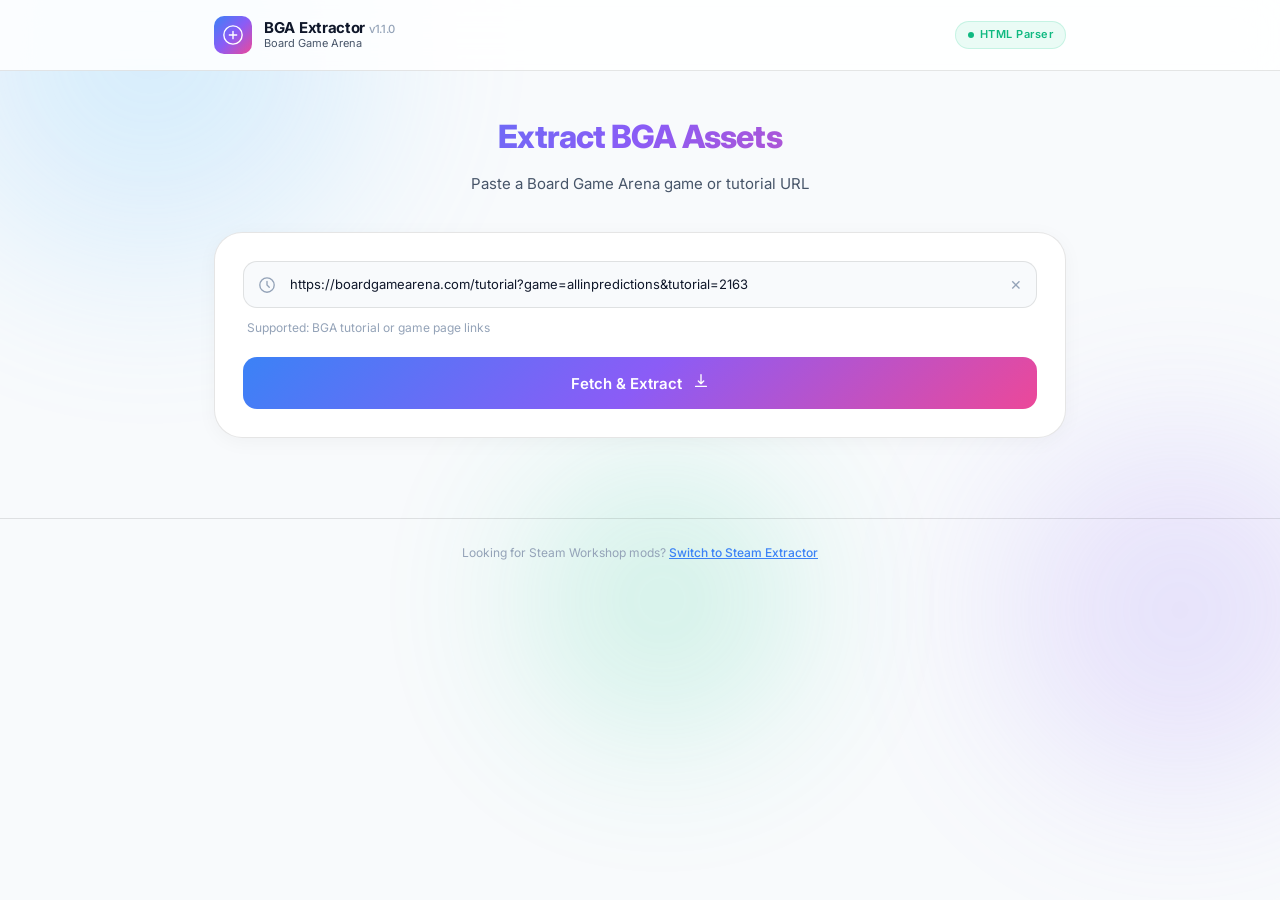
==== commit d7b58b87: "feat: add URL state persistence for sharing and improve filename sanitization in v1.1.0" ====
--- a/bga.html
+++ b/bga.html
@@ -37,7 +37,7 @@
           </svg>
         </div>
         <div class="logo-text">
-          <span class="logo-title">BGA Extractor <span class="version-tag">v1.0.0</span></span>
+          <span class="logo-title">BGA Extractor <span class="version-tag">v1.1.0</span></span>
           <span class="logo-sub">Board Game Arena</span>
         </div>
       </div>
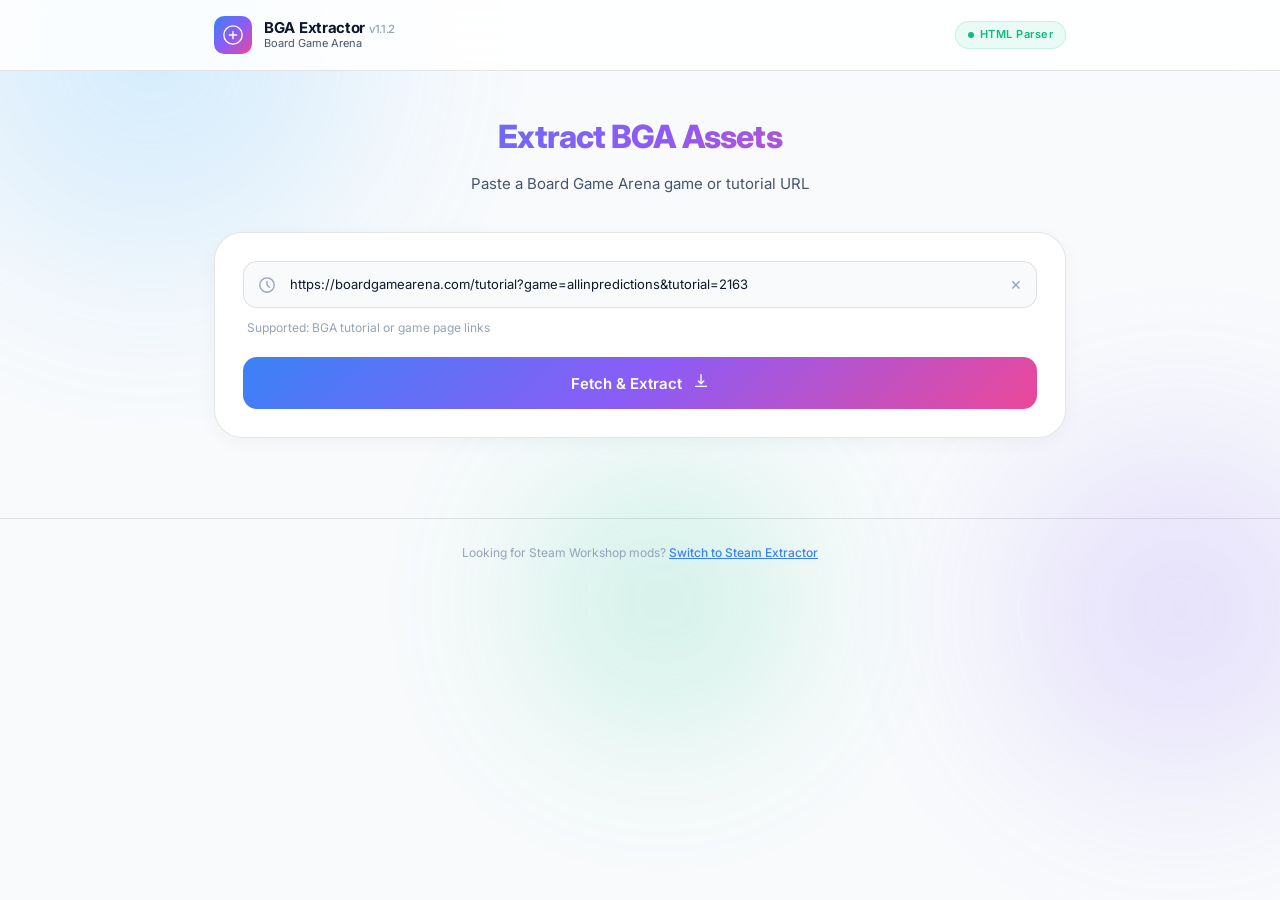
==== commit 5ee75d7e: "fix: WEBP format recognition" ====
--- a/bga.html
+++ b/bga.html
@@ -37,7 +37,7 @@
           </svg>
         </div>
         <div class="logo-text">
-          <span class="logo-title">BGA Extractor <span class="version-tag">v1.1.0</span></span>
+          <span class="logo-title">BGA Extractor <span class="version-tag">v1.1.2</span></span>
           <span class="logo-sub">Board Game Arena</span>
         </div>
       </div>
@@ -265,11 +265,12 @@
   </main>
 
   <footer class="app-footer">
-    <p>Looking for Steam Workshop mods? <a href="index.html" style="color:var(--accent-1); font-weight: 500;">Switch to Steam Extractor</a></p>
+    <p>Looking for Steam Workshop mods? <a href="index.html" style="color:var(--accent-1); font-weight: 500;">Switch to
+        Steam Extractor</a></p>
   </footer>
 
   <script src="bga.js"></script>
   <script src="cutter.js"></script>
 </body>
 
-</html>
+</html>
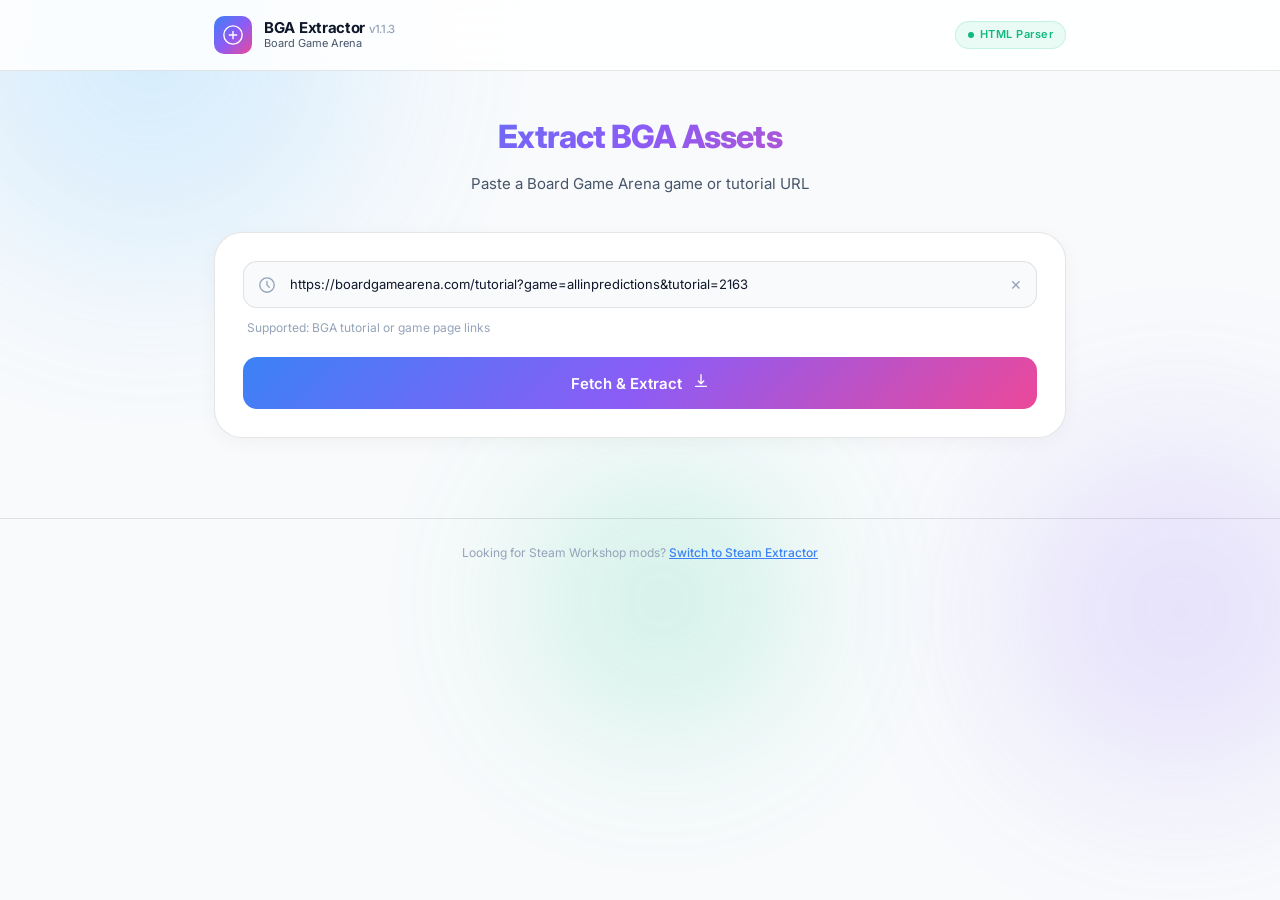
==== commit 933973fc: "fix: bga search by json" ====
--- a/bga.html
+++ b/bga.html
@@ -37,7 +37,7 @@
           </svg>
         </div>
         <div class="logo-text">
-          <span class="logo-title">BGA Extractor <span class="version-tag">v1.1.2</span></span>
+          <span class="logo-title">BGA Extractor <span class="version-tag">v1.1.3</span></span>
           <span class="logo-sub">Board Game Arena</span>
         </div>
       </div>
--- a/style.css
+++ b/style.css
@@ -1,1840 +1,2128 @@
-/* === CSS Reset & Variables === */
-*,
-*::before,
-*::after {
-  box-sizing: border-box;
-  margin: 0;
-  padding: 0;
-}
-
-:root {
-  --bg-dark: #0a0b0f;
-  --bg-card: #111318;
-  --bg-card-hover: #161920;
-  --bg-card-2: #0d0e13;
-  --border: rgba(255, 255, 255, 0.07);
-  --border-active: rgba(99, 179, 237, 0.35);
-  --accent-1: #6cc3ff;
-  --accent-2: #a78bfa;
-  --accent-3: #34d399;
-  --accent-4: #f59e0b;
-  --accent-gradient: linear-gradient(135deg, #6cc3ff 0%, #a78bfa 50%, #ec4899 100%);
-  --text-primary: #f0f2f8;
-  --text-secondary: #8892a4;
-  --text-muted: #4a5568;
-  --radius-sm: 8px;
-  --radius-md: 14px;
-  --radius-lg: 20px;
-  --radius-xl: 28px;
-  --shadow-card: 0 4px 24px rgba(0, 0, 0, 0.4);
-  --shadow-glow: 0 0 32px rgba(108, 195, 255, 0.12);
-  --transition: 0.2s cubic-bezier(0.4, 0, 0.2, 1);
-  --font-main: 'Inter', system-ui, sans-serif;
-  --font-mono: 'JetBrains Mono', monospace;
-}
-
-body {
-  font-family: var(--font-main);
-  background: var(--bg-dark);
-  color: var(--text-primary);
-  min-height: 100vh;
-  overflow-x: hidden;
-  line-height: 1.6;
-}
-
-/* === Animated Background Orbs === */
-.bg-orbs {
-  position: fixed;
-  inset: 0;
-  pointer-events: none;
-  z-index: 0;
-  overflow: hidden;
-}
-
-.orb {
-  position: absolute;
-  border-radius: 50%;
-  filter: blur(80px);
-  opacity: 0.15;
-  animation: float 20s ease-in-out infinite;
-}
-
-.orb-1 {
-  width: 500px;
-  height: 500px;
-  background: radial-gradient(circle, #6cc3ff, transparent);
-  top: -200px;
-  left: -100px;
-  animation-delay: 0s;
-}
-
-.orb-2 {
-  width: 400px;
-  height: 400px;
-  background: radial-gradient(circle, #a78bfa, transparent);
-  bottom: 10%;
-  right: -100px;
-  animation-delay: -8s;
-}
-
-.orb-3 {
-  width: 300px;
-  height: 300px;
-  background: radial-gradient(circle, #34d399, transparent);
-  top: 50%;
-  left: 40%;
-  animation-delay: -16s;
-}
-
-@keyframes float {
-
-  0%,
-  100% {
-    transform: translate(0, 0) scale(1);
-  }
-
-  33% {
-    transform: translate(30px, -40px) scale(1.05);
-  }
-
-  66% {
-    transform: translate(-20px, 30px) scale(0.95);
-  }
-}
-
-/* === Header === */
-.app-header {
-  position: sticky;
-  top: 0;
-  z-index: 100;
-  background: rgba(10, 11, 15, 0.85);
-  backdrop-filter: blur(20px);
-  border-bottom: 1px solid var(--border);
-}
-
-.header-inner {
-  max-width: 900px;
-  margin: 0 auto;
-  padding: 16px 24px;
-  display: flex;
-  align-items: center;
-  justify-content: space-between;
-}
-
-.logo {
-  display: flex;
-  align-items: center;
-  gap: 12px;
-  cursor: pointer;
-  transition: opacity var(--transition);
-}
-
-.logo:hover {
-  opacity: 0.8;
-}
-
-.logo-icon {
-  width: 38px;
-  height: 38px;
-  background: var(--accent-gradient);
-  border-radius: 10px;
-  display: flex;
-  align-items: center;
-  justify-content: center;
-  padding: 8px;
-  flex-shrink: 0;
-}
-
-.logo-icon svg {
-  width: 100%;
-  height: 100%;
-  color: #fff;
-}
-
-.logo-text {
-  display: flex;
-  flex-direction: column;
-  line-height: 1.2;
-}
-
-.logo-title {
-  font-size: 15px;
-  font-weight: 700;
-  color: var(--text-primary);
-  letter-spacing: -0.3px;
-}
-
-.version-tag {
-  font-size: 0.75em;
-  color: var(--text-muted);
-  font-weight: 500;
-}
-
-.logo-sub {
-  font-size: 11px;
-  color: var(--text-secondary);
-  font-weight: 400;
-}
-
-.header-badge {
-  display: flex;
-  align-items: center;
-  gap: 6px;
-  font-size: 11px;
-  font-weight: 600;
-  color: var(--accent-3);
-  background: rgba(52, 211, 153, 0.1);
-  border: 1px solid rgba(52, 211, 153, 0.2);
-  padding: 4px 12px;
-  border-radius: 100px;
-  letter-spacing: 0.5px;
-}
-
-.badge-dot {
-  width: 6px;
-  height: 6px;
-  background: var(--accent-3);
-  border-radius: 50%;
-  animation: pulse-dot 2s ease-in-out infinite;
-}
-
-@keyframes pulse-dot {
-
-  0%,
-  100% {
-    opacity: 1;
-    transform: scale(1);
-  }
-
-  50% {
-    opacity: 0.6;
-    transform: scale(0.8);
-  }
-}
-
-/* === Main === */
-.app-main {
-  position: relative;
-  z-index: 1;
-  max-width: 900px;
-  margin: 0 auto;
-  padding: 40px 24px 80px;
-}
-
-/* === Input Section === */
-.section-title {
-  text-align: center;
-  margin-bottom: 36px;
-}
-
-.section-title h1 {
-  font-size: 32px;
-  font-weight: 800;
-  letter-spacing: -0.8px;
-  background: var(--accent-gradient);
-  -webkit-background-clip: text;
-  -webkit-text-fill-color: transparent;
-  background-clip: text;
-  margin-bottom: 10px;
-}
-
-.section-title p {
-  font-size: 15px;
-  color: var(--text-secondary);
-}
-
-.section-title code {
-  font-family: var(--font-mono);
-  font-size: 13px;
-  background: rgba(255, 255, 255, 0.06);
-  padding: 2px 7px;
-  border-radius: 5px;
-  color: var(--accent-1);
-}
-
-/* === Tabs === */
-.tabs {
-  display: flex;
-  gap: 4px;
-  background: var(--bg-card-2);
-  border: 1px solid var(--border);
-  border-radius: var(--radius-lg);
-  padding: 4px;
-  margin-bottom: 20px;
-}
-
-.tab {
-  flex: 1;
-  display: flex;
-  align-items: center;
-  justify-content: center;
-  gap: 8px;
-  padding: 10px 20px;
-  border: none;
-  border-radius: var(--radius-md);
-  background: transparent;
-  color: var(--text-secondary);
-  font-family: var(--font-main);
-  font-size: 13px;
-  font-weight: 500;
-  cursor: pointer;
-  transition: all var(--transition);
-}
-
-.tab svg {
-  width: 16px;
-  height: 16px;
-}
-
-.tab:hover {
-  color: var(--text-primary);
-  background: rgba(255, 255, 255, 0.04);
-}
-
-.tab.active {
-  background: var(--accent-gradient);
-  color: #fff;
-  font-weight: 600;
-}
-
-/* === Tab Panels === */
-.tab-panel {
-  display: none;
-  animation: fadeIn 0.25s ease;
-}
-
-.tab-panel.active {
-  display: block;
-}
-
-@keyframes fadeIn {
-  from {
-    opacity: 0;
-    transform: translateY(8px);
-  }
-
-  to {
-    opacity: 1;
-    transform: translateY(0);
-  }
-}
-
-/* === URL Input Card === */
-.url-input-card {
-  background: var(--bg-card);
-  border: 1px solid var(--border);
-  border-radius: var(--radius-xl);
-  padding: 28px;
-  box-shadow: var(--shadow-card);
-  transition: border-color var(--transition);
-}
-
-.url-input-card:focus-within {
-  border-color: var(--border-active);
-  box-shadow: var(--shadow-card), var(--shadow-glow);
-}
-
-.input-wrapper {
-  display: flex;
-  align-items: center;
-  background: var(--bg-dark);
-  border: 1px solid var(--border);
-  border-radius: var(--radius-md);
-  overflow: hidden;
-  transition: border-color var(--transition);
-  margin-bottom: 10px;
-}
-
-.input-wrapper:focus-within {
-  border-color: rgba(108, 195, 255, 0.4);
-}
-
-.input-icon {
-  padding: 0 14px;
-  color: var(--text-muted);
-  flex-shrink: 0;
-}
-
-.input-icon svg {
-  width: 18px;
-  height: 18px;
-  display: block;
-}
-
-.url-input {
-  flex: 1;
-  background: transparent;
-  border: none;
-  outline: none;
-  font-family: var(--font-mono);
-  font-size: 13px;
-  color: var(--text-primary);
-  padding: 14px 0;
-  min-width: 0;
-}
-
-.url-input::placeholder {
-  color: var(--text-muted);
-  font-family: var(--font-main);
-  font-size: 13px;
-}
-
-.clear-btn {
-  padding: 0 14px;
-  background: transparent;
-  border: none;
-  color: var(--text-muted);
-  cursor: pointer;
-  font-size: 14px;
-  transition: color var(--transition);
-  flex-shrink: 0;
-}
-
-.clear-btn:hover {
-  color: var(--text-secondary);
-}
-
-.input-hint {
-  font-size: 12px;
-  color: var(--text-muted);
-  margin-bottom: 20px;
-  padding-left: 4px;
-}
-
-.fetch-btn {
-  width: 100%;
-  display: flex;
-  align-items: center;
-  justify-content: center;
-  gap: 10px;
-  padding: 15px 28px;
-  background: var(--accent-gradient);
-  border: none;
-  border-radius: var(--radius-md);
-  color: #fff;
-  font-family: var(--font-main);
-  font-size: 15px;
-  font-weight: 600;
-  cursor: pointer;
-  transition: all var(--transition);
-  position: relative;
-  overflow: hidden;
-}
-
-.fetch-btn::before {
-  content: '';
-  position: absolute;
-  inset: 0;
-  background: rgba(255, 255, 255, 0);
-  transition: background var(--transition);
-}
-
-.fetch-btn:hover::before {
-  background: rgba(255, 255, 255, 0.08);
-}
-
-.fetch-btn:active {
-  transform: scale(0.99);
-}
-
-.fetch-btn:disabled {
-  opacity: 0.6;
-  cursor: not-allowed;
-  transform: none;
-}
-
-.btn-icon svg {
-  width: 18px;
-  height: 18px;
-}
-
-/* === File Drop Zone === */
-.file-drop-zone {
-  background: var(--bg-card);
-  border: 2px dashed var(--border);
-  border-radius: var(--radius-xl);
-  padding: 60px 28px;
-  text-align: center;
-  cursor: pointer;
-  transition: all var(--transition);
-}
-
-.file-drop-zone:hover,
-.file-drop-zone.drag-over {
-  border-color: rgba(108, 195, 255, 0.4);
-  background: rgba(108, 195, 255, 0.04);
-}
-
-.drop-icon {
-  width: 64px;
-  height: 64px;
-  margin: 0 auto 20px;
-  color: var(--accent-1);
-  opacity: 0.7;
-}
-
-.drop-icon svg {
-  width: 100%;
-  height: 100%;
-}
-
-.drop-title {
-  font-size: 17px;
-  font-weight: 600;
-  color: var(--text-primary);
-  margin-bottom: 6px;
-}
-
-.drop-title code {
-  font-family: var(--font-mono);
-  font-size: 15px;
-  color: var(--accent-1);
-  background: rgba(108, 195, 255, 0.08);
-  padding: 2px 8px;
-  border-radius: 5px;
-}
-
-.drop-subtitle {
-  font-size: 13px;
-  color: var(--text-muted);
-}
-
-/* === Loading === */
-.loading-section {
-  display: flex;
-  align-items: center;
-  justify-content: center;
-  min-height: 260px;
-}
-
-.loading-card {
-  text-align: center;
-}
-
-.spinner-container {
-  position: relative;
-  width: 64px;
-  height: 64px;
-  margin: 0 auto 24px;
-}
-
-.spinner {
-  width: 64px;
-  height: 64px;
-  border-radius: 50%;
-  border: 2.5px solid rgba(255, 255, 255, 0.06);
-  border-top-color: var(--accent-1);
-  animation: spin 1s linear infinite;
-  position: absolute;
-  inset: 0;
-}
-
-.spinner-inner {
-  width: 40px;
-  height: 40px;
-  border-radius: 50%;
-  border: 2px solid rgba(255, 255, 255, 0.04);
-  border-bottom-color: var(--accent-2);
-  animation: spin 0.7s linear infinite reverse;
-  position: absolute;
-  top: 12px;
-  left: 12px;
-}
-
-@keyframes spin {
-  to {
-    transform: rotate(360deg);
-  }
-}
-
-.loading-text {
-  font-size: 15px;
-  color: var(--text-secondary);
-}
-
-.loading-dots {
-  display: flex;
-  gap: 5px;
-  justify-content: center;
-  margin-top: 10px;
-}
-
-.loading-dots span {
-  width: 5px;
-  height: 5px;
-  background: var(--accent-1);
-  border-radius: 50%;
-  animation: blink 1s ease-in-out infinite;
-}
-
-.loading-dots span:nth-child(2) {
-  animation-delay: 0.2s;
-}
-
-.loading-dots span:nth-child(3) {
-  animation-delay: 0.4s;
-}
-
-@keyframes blink {
-
-  0%,
-  100% {
-    opacity: 0.2;
-    transform: scale(0.8);
-  }
-
-  50% {
-    opacity: 1;
-    transform: scale(1);
-  }
-}
-
-/* === Error === */
-.error-section {
-  display: flex;
-  align-items: center;
-  justify-content: center;
-  min-height: 260px;
-}
-
-.error-card {
-  text-align: center;
-  background: var(--bg-card);
-  border: 1px solid rgba(239, 68, 68, 0.2);
-  border-radius: var(--radius-xl);
-  padding: 40px;
-  max-width: 480px;
-}
-
-.error-icon {
-  font-size: 40px;
-  margin-bottom: 16px;
-}
-
-.error-card h3 {
-  font-size: 20px;
-  font-weight: 700;
-  color: #ef4444;
-  margin-bottom: 8px;
-}
-
-.error-card p {
-  font-size: 14px;
-  color: var(--text-secondary);
-  margin-bottom: 24px;
-  line-height: 1.7;
-}
-
-.retry-btn {
-  padding: 10px 24px;
-  background: rgba(239, 68, 68, 0.1);
-  border: 1px solid rgba(239, 68, 68, 0.3);
-  border-radius: var(--radius-md);
-  color: #ef4444;
-  font-family: var(--font-main);
-  font-size: 13px;
-  font-weight: 500;
-  cursor: pointer;
-  transition: all var(--transition);
-}
-
-.retry-btn:hover {
-  background: rgba(239, 68, 68, 0.18);
-}
-
-/* === Results === */
-.results-header {
-  display: flex;
-  align-items: center;
-  gap: 12px;
-  margin-bottom: 24px;
-}
-
-.back-btn {
-  display: flex;
-  align-items: center;
-  gap: 6px;
-  padding: 8px 14px;
-  background: var(--bg-card);
-  border: 1px solid var(--border);
-  border-radius: var(--radius-md);
-  color: var(--text-secondary);
-  font-family: var(--font-main);
-  font-size: 13px;
-  cursor: pointer;
-  transition: all var(--transition);
-  flex-shrink: 0;
-}
-
-.back-btn svg {
-  width: 16px;
-  height: 16px;
-}
-
-.back-btn:hover {
-  color: var(--text-primary);
-  border-color: rgba(255, 255, 255, 0.15);
-}
-
-.results-title {
-  flex: 1;
-  font-size: 20px;
-  font-weight: 700;
-  letter-spacing: -0.4px;
-}
-
-.copy-all-btn {
-  display: flex;
-  align-items: center;
-  gap: 6px;
-  padding: 8px 14px;
-  background: rgba(108, 195, 255, 0.08);
-  border: 1px solid rgba(108, 195, 255, 0.2);
-  border-radius: var(--radius-md);
-  color: var(--accent-1);
-  font-family: var(--font-main);
-  font-size: 13px;
-  font-weight: 500;
-  cursor: pointer;
-  transition: all var(--transition);
-  flex-shrink: 0;
-}
-
-.copy-all-btn svg {
-  width: 15px;
-  height: 15px;
-}
-
-.copy-all-btn:hover {
-  background: rgba(108, 195, 255, 0.14);
-}
-
-/* === Meta Card === */
-.meta-card {
-  background: var(--bg-card);
-  border: 1px solid var(--border);
-  border-radius: var(--radius-xl);
-  padding: 28px;
-  margin-bottom: 24px;
-  display: flex;
-  gap: 24px;
-  box-shadow: var(--shadow-card);
-  position: relative;
-  overflow: hidden;
-}
-
-.meta-card::before {
-  content: '';
-  position: absolute;
-  top: 0;
-  left: 0;
-  right: 0;
-  height: 3px;
-  background: var(--accent-gradient);
-}
-
-.meta-thumbnail {
-  flex-shrink: 0;
-  width: 120px;
-  height: 90px;
-  border-radius: var(--radius-md);
-  overflow: hidden;
-  background: var(--bg-dark);
-}
-
-.meta-thumbnail img {
-  width: 100%;
-  height: 100%;
-  object-fit: cover;
-  display: block;
-}
-
-.meta-info {
-  flex: 1;
-  min-width: 0;
-}
-
-.meta-game-name {
-  font-size: 22px;
-  font-weight: 800;
-  letter-spacing: -0.5px;
-  color: var(--text-primary);
-  margin-bottom: 16px;
-  line-height: 1.3;
-}
-
-.meta-rows {
-  display: grid;
-  grid-template-columns: 1fr 1fr;
-  gap: 12px;
-}
-
-.meta-row {
-  display: flex;
-  flex-direction: column;
-  gap: 3px;
-}
-
-.meta-label {
-  font-size: 11px;
-  text-transform: uppercase;
-  letter-spacing: 0.8px;
-  color: var(--text-muted);
-  font-weight: 600;
-}
-
-.meta-value {
-  font-size: 14px;
-  font-weight: 500;
-  color: var(--text-primary);
-}
-
-.meta-value.meta-id {
-  font-family: var(--font-mono);
-  font-size: 12px;
-  color: var(--accent-2);
-}
-
-/* === Assets Section === */
-.assets-section {
-  margin-bottom: 24px;
-}
-
-.assets-header {
-  display: flex;
-  align-items: center;
-  justify-content: space-between;
-  flex-wrap: wrap;
-  gap: 12px;
-  margin-bottom: 16px;
-}
-
-.assets-title {
-  display: flex;
-  align-items: center;
-  gap: 10px;
-  font-size: 17px;
-  font-weight: 700;
-  letter-spacing: -0.3px;
-}
-
-.assets-title svg {
-  width: 20px;
-  height: 20px;
-  color: var(--accent-1);
-}
-
-.assets-count {
-  background: var(--accent-gradient);
-  color: #fff;
-  font-size: 11px;
-  font-weight: 700;
-  padding: 2px 9px;
-  border-radius: 100px;
-}
-
-.assets-filters {
-  display: flex;
-  gap: 6px;
-  flex-wrap: wrap;
-}
-
-.filter-btn {
-  padding: 5px 12px;
-  background: var(--bg-card);
-  border: 1px solid var(--border);
-  border-radius: 100px;
-  color: var(--text-secondary);
-  font-family: var(--font-main);
-  font-size: 12px;
-  font-weight: 500;
-  cursor: pointer;
-  transition: all var(--transition);
-}
-
-.filter-btn:hover,
-.filter-btn.active {
-  background: rgba(108, 195, 255, 0.1);
-  border-color: rgba(108, 195, 255, 0.3);
-  color: var(--accent-1);
-}
-
-/* === Assets Grid === */
-.assets-grid {
-  display: grid;
-  grid-template-columns: repeat(auto-fill, minmax(300px, 1fr));
-  gap: 12px;
-}
-
-.asset-card {
-  background: var(--bg-card);
-  border: 1px solid var(--border);
-  border-radius: var(--radius-lg);
-  padding: 16px;
-  transition: all var(--transition);
-  position: relative;
-  overflow: hidden;
-}
-
-.asset-card:hover {
-  border-color: rgba(255, 255, 255, 0.12);
-  background: var(--bg-card-hover);
-  transform: translateY(-1px);
-  box-shadow: var(--shadow-card);
-}
-
-.asset-card.has-preview:hover .asset-preview {
-  opacity: 1;
-  transform: scale(1);
-}
-
-.asset-type-bar {
-  position: absolute;
-  top: 0;
-  left: 0;
-  bottom: 0;
-  width: 3px;
-  border-radius: 0;
-}
-
-.type-image {
-  background: linear-gradient(180deg, #6cc3ff, #3b82f6);
-}
-
-.type-model {
-  background: linear-gradient(180deg, #a78bfa, #8b5cf6);
-}
-
-.type-audio {
-  background: linear-gradient(180deg, #34d399, #059669);
-}
-
-.type-url {
-  background: linear-gradient(180deg, #f59e0b, #d97706);
-}
-
-.type-other {
-  background: linear-gradient(180deg, #64748b, #475569);
-}
-
-.asset-inner {
-  padding-left: 12px;
-}
-
-.asset-label {
-  display: flex;
-  align-items: center;
-  gap: 8px;
-  margin-bottom: 8px;
-}
-
-.asset-type-badge {
-  font-size: 10px;
-  font-weight: 700;
-  text-transform: uppercase;
-  letter-spacing: 0.6px;
-  padding: 2px 7px;
-  border-radius: 4px;
-}
-
-.badge-image {
-  background: rgba(108, 195, 255, 0.12);
-  color: var(--accent-1);
-}
-
-.badge-model {
-  background: rgba(167, 139, 250, 0.12);
-  color: var(--accent-2);
-}
-
-.badge-audio {
-  background: rgba(52, 211, 153, 0.12);
-  color: var(--accent-3);
-}
-
-.badge-url {
-  background: rgba(245, 158, 11, 0.12);
-  color: var(--accent-4);
-}
-
-.badge-other {
-  background: rgba(100, 116, 139, 0.12);
-  color: #94a3b8;
-}
-
-.asset-field-name {
-  font-size: 11px;
-  color: var(--text-muted);
-  font-family: var(--font-mono);
-}
-
-.asset-url {
-  display: block;
-  font-family: var(--font-mono);
-  font-size: 11px;
-  color: var(--text-secondary);
-  word-break: break-all;
-  line-height: 1.5;
-  text-decoration: none;
-  transition: color var(--transition);
-  margin-bottom: 10px;
-}
-
-.asset-url:hover {
-  color: var(--accent-1);
-}
-
-.asset-preview {
-  width: 100%;
-  height: 80px;
-  object-fit: cover;
-  border-radius: var(--radius-sm);
-  margin-bottom: 10px;
-  opacity: 0.85;
-  transition: opacity var(--transition);
-}
-
-.asset-actions {
-  display: flex;
-  gap: 6px;
-  margin-top: 4px;
-}
-
-.asset-btn {
-  display: flex;
-  align-items: center;
-  gap: 5px;
-  padding: 5px 10px;
-  border-radius: 6px;
-  border: none;
-  font-family: var(--font-main);
-  font-size: 11px;
-  font-weight: 500;
-  cursor: pointer;
-  transition: all var(--transition);
-  text-decoration: none;
-}
-
-.asset-btn-copy {
-  background: rgba(255, 255, 255, 0.05);
-  color: var(--text-secondary);
-}
-
-.asset-btn-copy:hover {
-  background: rgba(255, 255, 255, 0.09);
-  color: var(--text-primary);
-}
-
-.asset-btn-open {
-  background: rgba(108, 195, 255, 0.08);
-  color: var(--accent-1);
-}
-
-.asset-btn-open:hover {
-  background: rgba(108, 195, 255, 0.14);
-}
-
-.asset-btn svg {
-  width: 12px;
-  height: 12px;
-}
-
-/* === Assets Action Bar === */
-.assets-actions-bar {
-  margin-bottom: 16px;
-  display: flex;
-  align-items: center;
-  gap: 10px;
-}
-
-.download-zip-btn {
-  display: flex;
-  align-items: center;
-  gap: 8px;
-  padding: 10px 20px;
-  background: linear-gradient(135deg, #34d399 0%, #059669 100%);
-  border: none;
-  border-radius: var(--radius-md);
-  color: #fff;
-  font-family: var(--font-main);
-  font-size: 13px;
-  font-weight: 600;
-  cursor: pointer;
-  transition: all var(--transition);
-  position: relative;
-  overflow: hidden;
-  box-shadow: 0 4px 16px rgba(52, 211, 153, 0.25);
-}
-
-.download-zip-btn::before {
-  content: '';
-  position: absolute;
-  inset: 0;
-  background: rgba(255, 255, 255, 0);
-  transition: background var(--transition);
-}
-
-.download-zip-btn:hover::before {
-  background: rgba(255, 255, 255, 0.1);
-}
-
-.download-zip-btn:active {
-  transform: scale(0.98);
-}
-
-.download-zip-btn:disabled {
-  opacity: 0.45;
-  cursor: not-allowed;
-  transform: none;
-  box-shadow: none;
-}
-
-.download-zip-btn svg {
-  width: 18px;
-  height: 18px;
-  flex-shrink: 0;
-}
-
-.zip-count {
-  background: rgba(255, 255, 255, 0.22);
-  font-size: 11px;
-  font-weight: 700;
-  padding: 2px 8px;
-  border-radius: 100px;
-  min-width: 24px;
-  text-align: center;
-}
-
-/* === ZIP Progress Overlay === */
-.zip-overlay {
-  position: fixed;
-  inset: 0;
-  background: rgba(0, 0, 0, 0.7);
-  backdrop-filter: blur(8px);
-  z-index: 500;
-  display: flex;
-  align-items: center;
-  justify-content: center;
-  animation: fadeIn 0.2s ease;
-}
-
-.zip-modal {
-  background: var(--bg-card);
-  border: 1px solid var(--border);
-  border-radius: var(--radius-xl);
-  padding: 40px 36px;
-  max-width: 400px;
-  width: 90%;
-  text-align: center;
-  box-shadow: 0 24px 64px rgba(0, 0, 0, 0.6);
-}
-
-.zip-modal-icon {
-  width: 64px;
-  height: 64px;
-  margin: 0 auto 20px;
-  color: var(--accent-3);
-  animation: bounce 1.2s ease-in-out infinite;
-}
-
-.zip-modal-icon svg {
-  width: 100%;
-  height: 100%;
-}
-
-@keyframes bounce {
-
-  0%,
-  100% {
-    transform: translateY(0);
-  }
-
-  50% {
-    transform: translateY(-8px);
-  }
-}
-
-.zip-modal-title {
-  font-size: 18px;
-  font-weight: 700;
-  color: var(--text-primary);
-  margin-bottom: 8px;
-  letter-spacing: -0.3px;
-}
-
-.zip-modal-status {
-  font-size: 13px;
-  color: var(--text-secondary);
-  margin-bottom: 20px;
-  min-height: 20px;
-  transition: all 0.2s;
-}
-
-.zip-progress-bar {
-  height: 6px;
-  background: rgba(255, 255, 255, 0.08);
-  border-radius: 100px;
-  overflow: hidden;
-  margin-bottom: 10px;
-}
-
-.zip-progress-fill {
-  height: 100%;
-  background: linear-gradient(90deg, var(--accent-3), var(--accent-1));
-  border-radius: 100px;
-  width: 0%;
-  transition: width 0.3s ease;
-}
-
-.zip-progress-text {
-  font-size: 12px;
-  color: var(--text-muted);
-  font-family: var(--font-mono);
-  margin-bottom: 24px;
-}
-
-.zip-cancel-btn {
-  padding: 8px 24px;
-  background: rgba(255, 255, 255, 0.05);
-  border: 1px solid var(--border);
-  border-radius: var(--radius-md);
-  color: var(--text-secondary);
-  font-family: var(--font-main);
-  font-size: 13px;
-  cursor: pointer;
-  transition: all var(--transition);
-}
-
-.zip-cancel-btn:hover {
-  background: rgba(255, 255, 255, 0.1);
-  color: var(--text-primary);
-}
-
-/* Open All in Tabs button */
-.open-all-btn {
-  display: flex;
-  align-items: center;
-  gap: 8px;
-  padding: 10px 20px;
-  background: linear-gradient(135deg, #818cf8 0%, #6366f1 100%);
-  border: none;
-  border-radius: var(--radius-md);
-  color: #fff;
-  font-family: var(--font-main);
-  font-size: 13px;
-  font-weight: 600;
-  cursor: pointer;
-  transition: all var(--transition);
-  position: relative;
-  overflow: hidden;
-  box-shadow: 0 4px 16px rgba(99, 102, 241, 0.3);
-}
-
-.open-all-btn::before {
-  content: '';
-  position: absolute;
-  inset: 0;
-  background: rgba(255, 255, 255, 0);
-  transition: background var(--transition);
-}
-
-.open-all-btn:hover::before {
-  background: rgba(255, 255, 255, 0.12);
-}
-
-.open-all-btn:active {
-  transform: scale(0.98);
-}
-
-.open-all-btn:disabled {
-  opacity: 0.4;
-  cursor: not-allowed;
-  transform: none;
-  box-shadow: none;
-}
-
-.open-all-btn svg {
-  width: 17px;
-  height: 17px;
-  flex-shrink: 0;
-}
-
-/* === Card Sheet Cutter === */
-.cutter-section {
-  background: var(--bg-card);
-  border: 1px solid var(--border);
-  border-radius: var(--radius-xl);
-  padding: 24px 28px 28px;
-  margin-bottom: 24px;
-  position: relative;
-  overflow: hidden;
-}
-
-.cutter-section::before {
-  content: '';
-  position: absolute;
-  top: 0;
-  left: 0;
-  right: 0;
-  height: 3px;
-  background: linear-gradient(90deg, #f59e0b, #ec4899, #8b5cf6);
-}
-
-.cutter-header {
-  margin-bottom: 20px;
-}
-
-.cutter-title {
-  display: flex;
-  align-items: center;
-  gap: 10px;
-  font-size: 17px;
-  font-weight: 700;
-  letter-spacing: -0.3px;
-  margin-bottom: 6px;
-}
-
-.cutter-title svg {
-  width: 20px;
-  height: 20px;
-  color: #f59e0b;
-  flex-shrink: 0;
-}
-
-.cutter-deck-count {
-  background: linear-gradient(135deg, #f59e0b, #ec4899);
-  color: #fff;
-  font-size: 11px;
-  font-weight: 700;
-  padding: 2px 9px;
-  border-radius: 100px;
-}
-
-.cutter-subtitle {
-  font-size: 13px;
-  color: var(--text-muted);
-  line-height: 1.6;
-}
-
-/* Match status banner */
-#cutter-match-status {
-  margin: 12px 0 4px;
-}
-
-.match-status {
-  display: flex;
-  align-items: flex-start;
-  gap: 8px;
-  padding: 10px 14px;
-  border-radius: var(--radius-md);
-  font-size: 13px;
-  line-height: 1.5;
-}
-
-.match-found {
-  background: rgba(52, 211, 153, 0.08);
-  border: 1px solid rgba(52, 211, 153, 0.25);
-  color: var(--text-secondary);
-}
-
-.match-found strong {
-  color: var(--accent-3);
-}
-
-.match-none {
-  background: rgba(245, 158, 11, 0.07);
-  border: 1px solid rgba(245, 158, 11, 0.22);
-  color: var(--text-secondary);
-}
-
-.match-none strong {
-  color: #f59e0b;
-}
-
-.match-icon {
-  font-weight: 700;
-  flex-shrink: 0;
-  margin-top: 1px;
-}
-
-/* Deck list label */
-.cutter-decks-label {
-  font-size: 11px;
-  color: var(--text-muted);
-  text-transform: uppercase;
-  letter-spacing: 0.7px;
-  font-weight: 600;
-  margin: 14px 0 8px;
-}
-
-.cutter-decks-label strong {
-  color: var(--text-secondary);
-}
-
-/* Deck list */
-.cutter-deck-list {
-  display: flex;
-  flex-direction: column;
-  gap: 6px;
-  margin-bottom: 16px;
-}
-
-.cutter-empty {
-  text-align: center;
-  color: var(--text-muted);
-  font-size: 13px;
-  padding: 20px 0;
-  line-height: 1.7;
-}
-
-/* Three-column deck row: Face | Info | Back */
-.cutter-deck-row {
-  display: grid;
-  grid-template-columns: 1fr 1fr 1fr;
-  align-items: center;
-  background: var(--bg-card-2);
-  border: 1px solid var(--border);
-  border-radius: var(--radius-lg);
-  overflow: hidden;
-  transition: border-color var(--transition);
-}
-
-.cutter-deck-row.active {
-  border-color: rgba(245, 158, 11, 0.45);
-  background: rgba(245, 158, 11, 0.04);
-}
-
-/* Face / Back clickable column */
-.cutter-sheet-col {
-  display: flex;
-  flex-direction: column;
-  align-items: center;
-  gap: 5px;
-  padding: 10px 8px;
-  cursor: pointer;
-  transition: background var(--transition);
-  border-radius: 0;
-}
-
-.cutter-sheet-col:hover {
-  background: rgba(255, 255, 255, 0.04);
-}
-
-.cutter-sheet-col.selected-side {
-  background: rgba(245, 158, 11, 0.12);
-  box-shadow: inset 0 0 0 1.5px rgba(245, 158, 11, 0.4);
-}
-
-.cutter-sheet-thumb {
-  width: 72px;
-  height: 52px;
-  border-radius: 5px;
-  overflow: hidden;
-  background: var(--bg-dark);
-  flex-shrink: 0;
-}
-
-.cutter-sheet-thumb img {
-  width: 100%;
-  height: 100%;
-  object-fit: cover;
-  display: block;
-  opacity: 0.88;
-  transition: opacity var(--transition);
-}
-
-.cutter-sheet-col:hover .cutter-sheet-thumb img {
-  opacity: 1;
-}
-
-.no-thumb {
-  width: 100%;
-  height: 100%;
-  display: flex;
-  align-items: center;
-  justify-content: center;
-  color: var(--text-muted);
-  font-size: 18px;
-}
-
-.cutter-sheet-label {
-  font-size: 10px;
-  font-weight: 700;
-  text-transform: uppercase;
-  letter-spacing: 0.5px;
-  color: var(--text-muted);
-}
-
-.cutter-sheet-col.selected-side .cutter-sheet-label {
-  color: #f59e0b;
-}
-
-.cutter-sheet-file {
-  font-size: 9px;
-  color: var(--text-muted);
-  font-family: var(--font-mono);
-  max-width: 90px;
-  white-space: nowrap;
-  overflow: hidden;
-  text-overflow: ellipsis;
-  text-align: center;
-}
-
-/* Centre info column */
-.cutter-deck-info-col {
-  text-align: center;
-  padding: 8px;
-}
-
-.cutter-deck-name {
-  font-size: 12px;
-  font-weight: 600;
-  color: var(--text-primary);
-  margin-bottom: 6px;
-  overflow: hidden;
-  text-overflow: ellipsis;
-  white-space: nowrap;
-}
-
-.cutter-deck-meta {
-  display: flex;
-  gap: 5px;
-  flex-wrap: wrap;
-  justify-content: center;
-}
-
-.cutter-chip {
-  font-size: 10px;
-  font-weight: 600;
-  padding: 2px 7px;
-  border-radius: 4px;
-  background: rgba(245, 158, 11, 0.1);
-  color: #f59e0b;
-  font-family: var(--font-mono);
-}
-
-.chip-unique {
-  background: rgba(167, 139, 250, 0.1);
-  color: var(--accent-2);
-}
-
-/* Drop zone */
-.cutter-drop-zone {
-  border: 2px dashed rgba(245, 158, 11, 0.25);
-  border-radius: var(--radius-lg);
-  padding: 28px 20px;
-  text-align: center;
-  cursor: pointer;
-  transition: all var(--transition);
-  background: rgba(245, 158, 11, 0.02);
-}
-
-.cutter-drop-zone:hover,
-.cutter-drop-zone.drag-over {
-  border-color: rgba(245, 158, 11, 0.55);
-  background: rgba(245, 158, 11, 0.06);
-}
-
-.cutter-drop-icon {
-  width: 48px;
-  height: 48px;
-  margin: 0 auto 12px;
-  color: rgba(245, 158, 11, 0.5);
-}
-
-.cutter-drop-icon svg {
-  width: 100%;
-  height: 100%;
-}
-
-.cutter-drop-title {
-  font-size: 14px;
-  font-weight: 600;
-  color: var(--text-primary);
-  margin-bottom: 4px;
-}
-
-.cutter-drop-sub {
-  font-size: 12px;
-  color: var(--text-muted);
-}
-
-/* Result bar */
-.cutter-result-bar {
-  display: flex;
-  align-items: center;
-  justify-content: space-between;
-  gap: 12px;
-  margin-top: 16px;
-  flex-wrap: wrap;
-}
-
-.cutter-result-info {
-  font-size: 12px;
-  color: var(--text-muted);
-  font-family: var(--font-mono);
-}
-
-.cutter-download-btn {
-  display: flex;
-  align-items: center;
-  gap: 7px;
-  padding: 9px 18px;
-  background: linear-gradient(135deg, #f59e0b 0%, #d97706 100%);
-  border: none;
-  border-radius: var(--radius-md);
-  color: #fff;
-  font-family: var(--font-main);
-  font-size: 13px;
-  font-weight: 600;
-  cursor: pointer;
-  transition: all var(--transition);
-  box-shadow: 0 4px 14px rgba(245, 158, 11, 0.25);
-}
-
-.cutter-download-btn:hover {
-  box-shadow: 0 6px 20px rgba(245, 158, 11, 0.35);
-  transform: translateY(-1px);
-}
-
-.cutter-download-btn:disabled {
-  opacity: 0.35;
-  cursor: not-allowed;
-  transform: none;
-  box-shadow: none;
-}
-
-.cutter-download-btn svg {
-  width: 16px;
-  height: 16px;
-}
-
-/* Sliced card preview grid */
-.cutter-preview-area {
-  display: flex;
-  flex-wrap: wrap;
-  gap: 8px;
-  margin-top: 16px;
-}
-
-.sliced-card {
-  display: flex;
-  flex-direction: column;
-  align-items: center;
-  gap: 4px;
-  cursor: default;
-}
-
-.sliced-thumb {
-  border-radius: 4px;
-  border: 1px solid var(--border);
-  display: block;
-  transition: transform var(--transition), box-shadow var(--transition);
-}
-
-.sliced-thumb:hover {
-  transform: scale(1.08);
-  box-shadow: 0 4px 16px rgba(0, 0, 0, 0.4);
-  z-index: 2;
-}
-
-.sliced-label {
-  font-size: 10px;
-  color: var(--text-muted);
-  font-family: var(--font-mono);
-}
-
-/* === Raw Data === */
-
-
-.raw-section {
-  margin-top: 8px;
-}
-
-.raw-actions-row {
-  display: flex;
-  align-items: center;
-  justify-content: space-between;
-  flex-wrap: wrap;
-  gap: 12px;
-  margin-bottom: 8px;
-}
-
-.raw-toggle {
-  display: flex;
-  align-items: center;
-  gap: 8px;
-  padding: 8px 16px;
-  background: var(--bg-card);
-  border: 1px solid var(--border);
-  border-radius: var(--radius-md);
-  color: var(--text-secondary);
-  font-family: var(--font-main);
-  font-size: 13px;
-  cursor: pointer;
-  transition: all var(--transition);
-  width: auto;
-  min-height: 38px;
-  text-align: left;
-}
-
-.raw-toggle:hover {
-  color: var(--text-primary);
-  border-color: rgba(255, 255, 255, 0.15);
-  background: var(--bg-card-hover);
-}
-
-.raw-toggle svg {
-  width: 16px;
-  height: 16px;
-  color: var(--accent-2);
-}
-
-.raw-downloads {
-  display: flex;
-  gap: 8px;
-}
-
-.raw-save-btn {
-  display: flex;
-  align-items: center;
-  gap: 7px;
-  padding: 8px 14px;
-  background: var(--bg-card);
-  border: 1px solid var(--border);
-  border-radius: var(--radius-md);
-  color: var(--text-secondary);
-  font-family: var(--font-main);
-  font-size: 13px;
-  cursor: pointer;
-  transition: all var(--transition);
-  min-height: 38px;
-}
-
-.raw-save-btn:hover {
-  color: var(--text-primary);
-  border-color: rgba(255, 255, 255, 0.15);
-  background: var(--bg-card-hover);
-}
-
-.raw-save-btn svg {
-  width: 15px;
-  height: 15px;
-  color: var(--accent-1);
-}
-
-#save-bson-btn svg {
-  color: var(--accent-3);
-}
-
-.raw-data {
-  background: var(--bg-card-2);
-  border: 1px solid var(--border);
-  border-radius: var(--radius-md);
-  padding: 20px;
-  font-family: var(--font-mono);
-  font-size: 11px;
-  color: var(--text-secondary);
-  line-height: 1.8;
-  overflow-x: auto;
-  max-height: 400px;
-  overflow-y: auto;
-  white-space: pre-wrap;
-  word-break: break-all;
-}
-
-/* === Footer === */
-.app-footer {
-  position: relative;
-  z-index: 1;
-  text-align: center;
-  padding: 24px;
-  border-top: 1px solid var(--border);
-  color: var(--text-muted);
-  font-size: 12px;
-}
-
-.app-footer strong {
-  color: var(--text-secondary);
-}
-
-/* === Utilities === */
-.hidden {
-  display: none !important;
-}
-
-/* === Toast Notification === */
-.toast {
-  position: fixed;
-  bottom: 30px;
-  right: 30px;
-  background: var(--bg-card);
-  border: 1px solid var(--border);
-  border-radius: var(--radius-md);
-  padding: 12px 20px;
-  font-size: 13px;
-  color: var(--text-primary);
-  display: flex;
-  align-items: center;
-  gap: 10px;
-  z-index: 1000;
-  box-shadow: 0 8px 32px rgba(0, 0, 0, 0.5);
-  transform: translateY(100px);
-  opacity: 0;
-  transition: all 0.3s cubic-bezier(0.4, 0, 0.2, 1);
-}
-
-.toast.show {
-  transform: translateY(0);
-  opacity: 1;
-}
-
-.toast.success {
-  border-color: rgba(52, 211, 153, 0.3);
-}
-
-.toast.error {
-  border-color: rgba(239, 68, 68, 0.3);
-}
-
-.toast-icon {
-  font-size: 16px;
-}
-
-/* === Responsive === */
-@media (max-width: 600px) {
-  .section-title h1 {
-    font-size: 24px;
-  }
-
-  .meta-card {
-    flex-direction: column;
-  }
-
-  .meta-thumbnail {
-    width: 100%;
-    height: 160px;
-  }
-
-  .meta-rows {
-    grid-template-columns: 1fr;
-  }
-
-  .assets-grid {
-    grid-template-columns: 1fr;
-  }
-
-  .results-header {
-    flex-wrap: wrap;
-  }
-
-  .results-title {
-    order: -1;
-    width: 100%;
-  }
-
-  .tab {
-    font-size: 12px;
-    padding: 8px 12px;
-  }
-}+/* === CSS Reset & Variables === */
+*,
+*::before,
+*::after {
+  box-sizing: border-box;
+  margin: 0;
+  padding: 0;
+}
+
+:root {
+  --bg-dark: #0a0b0f;
+  --bg-card: #111318;
+  --bg-card-hover: #161920;
+  --bg-card-2: #0d0e13;
+  --border: rgba(255, 255, 255, 0.07);
+  --border-active: rgba(99, 179, 237, 0.35);
+  --accent-1: #6cc3ff;
+  --accent-2: #a78bfa;
+  --accent-3: #34d399;
+  --accent-4: #f59e0b;
+  --accent-gradient: linear-gradient(135deg, #6cc3ff 0%, #a78bfa 50%, #ec4899 100%);
+  --text-primary: #f0f2f8;
+  --text-secondary: #8892a4;
+  --text-muted: #4a5568;
+  --radius-sm: 8px;
+  --radius-md: 14px;
+  --radius-lg: 20px;
+  --radius-xl: 28px;
+  --shadow-card: 0 4px 24px rgba(0, 0, 0, 0.4);
+  --shadow-glow: 0 0 32px rgba(108, 195, 255, 0.12);
+  --transition: 0.2s cubic-bezier(0.4, 0, 0.2, 1);
+  --font-main: 'Inter', system-ui, sans-serif;
+  --font-mono: 'JetBrains Mono', monospace;
+}
+
+body {
+  font-family: var(--font-main);
+  background: var(--bg-dark);
+  color: var(--text-primary);
+  min-height: 100vh;
+  overflow-x: hidden;
+  line-height: 1.6;
+}
+
+/* === Animated Background Orbs === */
+.bg-orbs {
+  position: fixed;
+  inset: 0;
+  pointer-events: none;
+  z-index: 0;
+  overflow: hidden;
+}
+
+.orb {
+  position: absolute;
+  border-radius: 50%;
+  filter: blur(80px);
+  opacity: 0.15;
+  animation: float 20s ease-in-out infinite;
+}
+
+.orb-1 {
+  width: 500px;
+  height: 500px;
+  background: radial-gradient(circle, #6cc3ff, transparent);
+  top: -200px;
+  left: -100px;
+  animation-delay: 0s;
+}
+
+.orb-2 {
+  width: 400px;
+  height: 400px;
+  background: radial-gradient(circle, #a78bfa, transparent);
+  bottom: 10%;
+  right: -100px;
+  animation-delay: -8s;
+}
+
+.orb-3 {
+  width: 300px;
+  height: 300px;
+  background: radial-gradient(circle, #34d399, transparent);
+  top: 50%;
+  left: 40%;
+  animation-delay: -16s;
+}
+
+@keyframes float {
+
+  0%,
+  100% {
+    transform: translate(0, 0) scale(1);
+  }
+
+  33% {
+    transform: translate(30px, -40px) scale(1.05);
+  }
+
+  66% {
+    transform: translate(-20px, 30px) scale(0.95);
+  }
+}
+
+/* === Header === */
+.app-header {
+  position: sticky;
+  top: 0;
+  z-index: 100;
+  background: rgba(10, 11, 15, 0.85);
+  backdrop-filter: blur(20px);
+  border-bottom: 1px solid var(--border);
+}
+
+.header-inner {
+  max-width: 900px;
+  margin: 0 auto;
+  padding: 16px 24px;
+  display: flex;
+  align-items: center;
+  justify-content: space-between;
+}
+
+.logo {
+  display: flex;
+  align-items: center;
+  gap: 12px;
+  cursor: pointer;
+  transition: opacity var(--transition);
+}
+
+.logo:hover {
+  opacity: 0.8;
+}
+
+.logo-icon {
+  width: 38px;
+  height: 38px;
+  background: var(--accent-gradient);
+  border-radius: 10px;
+  display: flex;
+  align-items: center;
+  justify-content: center;
+  padding: 8px;
+  flex-shrink: 0;
+}
+
+.logo-icon svg {
+  width: 100%;
+  height: 100%;
+  color: #fff;
+}
+
+.logo-text {
+  display: flex;
+  flex-direction: column;
+  line-height: 1.2;
+}
+
+.logo-title {
+  font-size: 15px;
+  font-weight: 700;
+  color: var(--text-primary);
+  letter-spacing: -0.3px;
+}
+
+.version-tag {
+  font-size: 0.75em;
+  color: var(--text-muted);
+  font-weight: 500;
+}
+
+.logo-sub {
+  font-size: 11px;
+  color: var(--text-secondary);
+  font-weight: 400;
+}
+
+.header-badge {
+  display: flex;
+  align-items: center;
+  gap: 6px;
+  font-size: 11px;
+  font-weight: 600;
+  color: var(--accent-3);
+  background: rgba(52, 211, 153, 0.1);
+  border: 1px solid rgba(52, 211, 153, 0.2);
+  padding: 4px 12px;
+  border-radius: 100px;
+  letter-spacing: 0.5px;
+}
+
+.badge-dot {
+  width: 6px;
+  height: 6px;
+  background: var(--accent-3);
+  border-radius: 50%;
+  animation: pulse-dot 2s ease-in-out infinite;
+}
+
+@keyframes pulse-dot {
+
+  0%,
+  100% {
+    opacity: 1;
+    transform: scale(1);
+  }
+
+  50% {
+    opacity: 0.6;
+    transform: scale(0.8);
+  }
+}
+
+/* === Main === */
+.app-main {
+  position: relative;
+  z-index: 1;
+  max-width: 900px;
+  margin: 0 auto;
+  padding: 40px 24px 80px;
+}
+
+/* === Input Section === */
+.section-title {
+  text-align: center;
+  margin-bottom: 36px;
+}
+
+.section-title h1 {
+  font-size: 32px;
+  font-weight: 800;
+  letter-spacing: -0.8px;
+  background: var(--accent-gradient);
+  -webkit-background-clip: text;
+  -webkit-text-fill-color: transparent;
+  background-clip: text;
+  margin-bottom: 10px;
+}
+
+.section-title p {
+  font-size: 15px;
+  color: var(--text-secondary);
+}
+
+.section-title code {
+  font-family: var(--font-mono);
+  font-size: 13px;
+  background: rgba(255, 255, 255, 0.06);
+  padding: 2px 7px;
+  border-radius: 5px;
+  color: var(--accent-1);
+}
+
+/* === Tabs === */
+.tabs {
+  display: flex;
+  gap: 4px;
+  background: var(--bg-card-2);
+  border: 1px solid var(--border);
+  border-radius: var(--radius-lg);
+  padding: 4px;
+  margin-bottom: 20px;
+}
+
+.tab {
+  flex: 1;
+  display: flex;
+  align-items: center;
+  justify-content: center;
+  gap: 8px;
+  padding: 10px 20px;
+  border: none;
+  border-radius: var(--radius-md);
+  background: transparent;
+  color: var(--text-secondary);
+  font-family: var(--font-main);
+  font-size: 13px;
+  font-weight: 500;
+  cursor: pointer;
+  transition: all var(--transition);
+}
+
+.tab svg {
+  width: 16px;
+  height: 16px;
+}
+
+.tab:hover {
+  color: var(--text-primary);
+  background: rgba(255, 255, 255, 0.04);
+}
+
+.tab.active {
+  background: var(--accent-gradient);
+  color: #fff;
+  font-weight: 600;
+}
+
+/* === Tab Panels === */
+.tab-panel {
+  display: none;
+  animation: fadeIn 0.25s ease;
+}
+
+.tab-panel.active {
+  display: block;
+}
+
+@keyframes fadeIn {
+  from {
+    opacity: 0;
+    transform: translateY(8px);
+  }
+
+  to {
+    opacity: 1;
+    transform: translateY(0);
+  }
+}
+
+/* === URL Input Card === */
+.url-input-card {
+  background: var(--bg-card);
+  border: 1px solid var(--border);
+  border-radius: var(--radius-xl);
+  padding: 28px;
+  box-shadow: var(--shadow-card);
+  transition: border-color var(--transition);
+}
+
+.url-input-card:focus-within {
+  border-color: var(--border-active);
+  box-shadow: var(--shadow-card), var(--shadow-glow);
+}
+
+.input-wrapper {
+  display: flex;
+  align-items: center;
+  background: var(--bg-dark);
+  border: 1px solid var(--border);
+  border-radius: var(--radius-md);
+  overflow: hidden;
+  transition: border-color var(--transition);
+  margin-bottom: 10px;
+}
+
+.input-wrapper:focus-within {
+  border-color: rgba(108, 195, 255, 0.4);
+}
+
+.input-icon {
+  padding: 0 14px;
+  color: var(--text-muted);
+  flex-shrink: 0;
+}
+
+.input-icon svg {
+  width: 18px;
+  height: 18px;
+  display: block;
+}
+
+.url-input {
+  flex: 1;
+  background: transparent;
+  border: none;
+  outline: none;
+  font-family: var(--font-mono);
+  font-size: 13px;
+  color: var(--text-primary);
+  padding: 14px 0;
+  min-width: 0;
+}
+
+.url-input::placeholder {
+  color: var(--text-muted);
+  font-family: var(--font-main);
+  font-size: 13px;
+}
+
+.clear-btn {
+  padding: 0 14px;
+  background: transparent;
+  border: none;
+  color: var(--text-muted);
+  cursor: pointer;
+  font-size: 14px;
+  transition: color var(--transition);
+  flex-shrink: 0;
+}
+
+.clear-btn:hover {
+  color: var(--text-secondary);
+}
+
+.input-hint {
+  font-size: 12px;
+  color: var(--text-muted);
+  margin-bottom: 20px;
+  padding-left: 4px;
+}
+
+.fetch-btn {
+  width: 100%;
+  display: flex;
+  align-items: center;
+  justify-content: center;
+  gap: 10px;
+  padding: 15px 28px;
+  background: var(--accent-gradient);
+  border: none;
+  border-radius: var(--radius-md);
+  color: #fff;
+  font-family: var(--font-main);
+  font-size: 15px;
+  font-weight: 600;
+  cursor: pointer;
+  transition: all var(--transition);
+  position: relative;
+  overflow: hidden;
+}
+
+.fetch-btn::before {
+  content: '';
+  position: absolute;
+  inset: 0;
+  background: rgba(255, 255, 255, 0);
+  transition: background var(--transition);
+}
+
+.fetch-btn:hover::before {
+  background: rgba(255, 255, 255, 0.08);
+}
+
+.fetch-btn:active {
+  transform: scale(0.99);
+}
+
+.fetch-btn:disabled {
+  opacity: 0.6;
+  cursor: not-allowed;
+  transform: none;
+}
+
+.btn-icon svg {
+  width: 18px;
+  height: 18px;
+}
+
+/* === File Drop Zone === */
+.file-drop-zone {
+  background: var(--bg-card);
+  border: 2px dashed var(--border);
+  border-radius: var(--radius-xl);
+  padding: 60px 28px;
+  text-align: center;
+  cursor: pointer;
+  transition: all var(--transition);
+}
+
+.file-drop-zone:hover,
+.file-drop-zone.drag-over {
+  border-color: rgba(108, 195, 255, 0.4);
+  background: rgba(108, 195, 255, 0.04);
+}
+
+.drop-icon {
+  width: 64px;
+  height: 64px;
+  margin: 0 auto 20px;
+  color: var(--accent-1);
+  opacity: 0.7;
+}
+
+.drop-icon svg {
+  width: 100%;
+  height: 100%;
+}
+
+.drop-title {
+  font-size: 17px;
+  font-weight: 600;
+  color: var(--text-primary);
+  margin-bottom: 6px;
+}
+
+.drop-title code {
+  font-family: var(--font-mono);
+  font-size: 15px;
+  color: var(--accent-1);
+  background: rgba(108, 195, 255, 0.08);
+  padding: 2px 8px;
+  border-radius: 5px;
+}
+
+.drop-subtitle {
+  font-size: 13px;
+  color: var(--text-muted);
+}
+
+/* === Loading === */
+.loading-section {
+  display: flex;
+  align-items: center;
+  justify-content: center;
+  min-height: 260px;
+}
+
+.loading-card {
+  text-align: center;
+}
+
+.spinner-container {
+  position: relative;
+  width: 64px;
+  height: 64px;
+  margin: 0 auto 24px;
+}
+
+.spinner {
+  width: 64px;
+  height: 64px;
+  border-radius: 50%;
+  border: 2.5px solid rgba(255, 255, 255, 0.06);
+  border-top-color: var(--accent-1);
+  animation: spin 1s linear infinite;
+  position: absolute;
+  inset: 0;
+}
+
+.spinner-inner {
+  width: 40px;
+  height: 40px;
+  border-radius: 50%;
+  border: 2px solid rgba(255, 255, 255, 0.04);
+  border-bottom-color: var(--accent-2);
+  animation: spin 0.7s linear infinite reverse;
+  position: absolute;
+  top: 12px;
+  left: 12px;
+}
+
+@keyframes spin {
+  to {
+    transform: rotate(360deg);
+  }
+}
+
+.loading-text {
+  font-size: 15px;
+  color: var(--text-secondary);
+}
+
+.loading-dots {
+  display: flex;
+  gap: 5px;
+  justify-content: center;
+  margin-top: 10px;
+}
+
+.loading-dots span {
+  width: 5px;
+  height: 5px;
+  background: var(--accent-1);
+  border-radius: 50%;
+  animation: blink 1s ease-in-out infinite;
+}
+
+.loading-dots span:nth-child(2) {
+  animation-delay: 0.2s;
+}
+
+.loading-dots span:nth-child(3) {
+  animation-delay: 0.4s;
+}
+
+@keyframes blink {
+
+  0%,
+  100% {
+    opacity: 0.2;
+    transform: scale(0.8);
+  }
+
+  50% {
+    opacity: 1;
+    transform: scale(1);
+  }
+}
+
+/* === Error === */
+.error-section {
+  display: flex;
+  align-items: center;
+  justify-content: center;
+  min-height: 260px;
+}
+
+.error-card {
+  text-align: center;
+  background: var(--bg-card);
+  border: 1px solid rgba(239, 68, 68, 0.2);
+  border-radius: var(--radius-xl);
+  padding: 40px;
+  max-width: 480px;
+}
+
+.error-icon {
+  font-size: 40px;
+  margin-bottom: 16px;
+}
+
+.error-card h3 {
+  font-size: 20px;
+  font-weight: 700;
+  color: #ef4444;
+  margin-bottom: 8px;
+}
+
+.error-card p {
+  font-size: 14px;
+  color: var(--text-secondary);
+  margin-bottom: 24px;
+  line-height: 1.7;
+}
+
+.retry-btn {
+  padding: 10px 24px;
+  background: rgba(239, 68, 68, 0.1);
+  border: 1px solid rgba(239, 68, 68, 0.3);
+  border-radius: var(--radius-md);
+  color: #ef4444;
+  font-family: var(--font-main);
+  font-size: 13px;
+  font-weight: 500;
+  cursor: pointer;
+  transition: all var(--transition);
+}
+
+.retry-btn:hover {
+  background: rgba(239, 68, 68, 0.18);
+}
+
+/* === Results === */
+.results-header {
+  display: flex;
+  align-items: center;
+  gap: 12px;
+  margin-bottom: 24px;
+}
+
+.back-btn {
+  display: flex;
+  align-items: center;
+  gap: 6px;
+  padding: 8px 14px;
+  background: var(--bg-card);
+  border: 1px solid var(--border);
+  border-radius: var(--radius-md);
+  color: var(--text-secondary);
+  font-family: var(--font-main);
+  font-size: 13px;
+  cursor: pointer;
+  transition: all var(--transition);
+  flex-shrink: 0;
+}
+
+.back-btn svg {
+  width: 16px;
+  height: 16px;
+}
+
+.back-btn:hover {
+  color: var(--text-primary);
+  border-color: rgba(255, 255, 255, 0.15);
+}
+
+.results-title {
+  flex: 1;
+  font-size: 20px;
+  font-weight: 700;
+  letter-spacing: -0.4px;
+}
+
+.copy-all-btn {
+  display: flex;
+  align-items: center;
+  gap: 6px;
+  padding: 8px 14px;
+  background: rgba(108, 195, 255, 0.08);
+  border: 1px solid rgba(108, 195, 255, 0.2);
+  border-radius: var(--radius-md);
+  color: var(--accent-1);
+  font-family: var(--font-main);
+  font-size: 13px;
+  font-weight: 500;
+  cursor: pointer;
+  transition: all var(--transition);
+  flex-shrink: 0;
+}
+
+.copy-all-btn svg {
+  width: 15px;
+  height: 15px;
+}
+
+.copy-all-btn:hover {
+  background: rgba(108, 195, 255, 0.14);
+}
+
+/* === Meta Card === */
+.meta-card {
+  background: var(--bg-card);
+  border: 1px solid var(--border);
+  border-radius: var(--radius-xl);
+  padding: 28px;
+  margin-bottom: 24px;
+  display: flex;
+  gap: 24px;
+  box-shadow: var(--shadow-card);
+  position: relative;
+  overflow: hidden;
+}
+
+.meta-card::before {
+  content: '';
+  position: absolute;
+  top: 0;
+  left: 0;
+  right: 0;
+  height: 3px;
+  background: var(--accent-gradient);
+}
+
+.meta-thumbnail {
+  flex-shrink: 0;
+  width: 120px;
+  height: 90px;
+  border-radius: var(--radius-md);
+  overflow: hidden;
+  background: var(--bg-dark);
+}
+
+.meta-thumbnail img {
+  width: 100%;
+  height: 100%;
+  object-fit: cover;
+  display: block;
+}
+
+.meta-info {
+  flex: 1;
+  min-width: 0;
+}
+
+.meta-game-name {
+  font-size: 22px;
+  font-weight: 800;
+  letter-spacing: -0.5px;
+  color: var(--text-primary);
+  margin-bottom: 16px;
+  line-height: 1.3;
+}
+
+.meta-rows {
+  display: grid;
+  grid-template-columns: 1fr 1fr;
+  gap: 12px;
+}
+
+.meta-row {
+  display: flex;
+  flex-direction: column;
+  gap: 3px;
+}
+
+.meta-label {
+  font-size: 11px;
+  text-transform: uppercase;
+  letter-spacing: 0.8px;
+  color: var(--text-muted);
+  font-weight: 600;
+}
+
+.meta-value {
+  font-size: 14px;
+  font-weight: 500;
+  color: var(--text-primary);
+}
+
+.meta-value.meta-id {
+  font-family: var(--font-mono);
+  font-size: 12px;
+  color: var(--accent-2);
+}
+
+.meta-actions {
+  display: flex;
+  gap: 12px;
+  margin-top: 24px;
+}
+
+.meta-action-btn {
+  flex: 1;
+  display: flex;
+  align-items: center;
+  justify-content: center;
+  gap: 8px;
+  padding: 10px 16px;
+  background: rgba(255, 255, 255, 0.04);
+  border: 1px solid var(--border);
+  border-radius: var(--radius-md);
+  color: var(--text-primary);
+  font-family: var(--font-main);
+  font-size: 13px;
+  font-weight: 500;
+  cursor: pointer;
+  transition: all var(--transition);
+}
+
+.meta-action-btn svg {
+  width: 16px;
+  height: 16px;
+  color: currentColor;
+}
+
+.meta-action-btn:hover:not(:disabled) {
+  background: rgba(255, 255, 255, 0.08);
+  border-color: rgba(255, 255, 255, 0.15);
+}
+
+.meta-action-btn:disabled {
+  opacity: 0.5;
+  cursor: not-allowed;
+}
+
+#meta-btn-download-cut {
+  background: linear-gradient(135deg, #34d399 0%, #059669 100%);
+  border: none;
+  color: #fff;
+}
+
+#meta-btn-download-cut:hover:not(:disabled) {
+  background: linear-gradient(135deg, #4ade80 0%, #10b981 100%);
+}
+
+#meta-btn-download-all {
+  background: linear-gradient(135deg, #6cc3ff 0%, #3b82f6 100%);
+  border: none;
+  color: #fff;
+}
+
+#meta-btn-download-all:hover:not(:disabled) {
+  background: linear-gradient(135deg, #7dd3fc 0%, #60a5fa 100%);
+}
+
+.meta-status-bar {
+  margin-top: 16px;
+  padding: 14px 16px;
+  background: rgba(108, 195, 255, 0.05);
+  border: 1px solid rgba(108, 195, 255, 0.15);
+  border-radius: var(--radius-md);
+}
+
+.meta-status-bar.hidden {
+  display: none;
+}
+
+.meta-status-text {
+  font-size: 12px;
+  color: var(--text-primary);
+  margin-bottom: 8px;
+  display: flex;
+  justify-content: space-between;
+  font-weight: 500;
+}
+
+.meta-status-text span:last-child {
+  color: var(--text-secondary);
+}
+
+.meta-status-progress {
+  height: 4px;
+  background: rgba(255, 255, 255, 0.06);
+  border-radius: 2px;
+  overflow: hidden;
+}
+
+.meta-status-fill {
+  height: 100%;
+  background: var(--accent-gradient);
+  width: 0%;
+  transition: width 0.2s ease;
+}
+
+/* === Assets Section === */
+.assets-section {
+  margin-bottom: 24px;
+}
+
+/* Collapsible body */
+.assets-body {
+  overflow: hidden;
+  transition: opacity 0.25s ease;
+}
+
+.assets-section.collapsed .assets-body {
+  display: none;
+}
+
+.assets-section.collapsed .assets-header {
+  margin-bottom: 0;
+}
+
+/* Align filters + toggle button on the right */
+.assets-header-right {
+  display: flex;
+  align-items: center;
+  gap: 8px;
+}
+
+.assets-header {
+  display: flex;
+  align-items: center;
+  justify-content: space-between;
+  flex-wrap: wrap;
+  gap: 12px;
+  margin-bottom: 16px;
+}
+
+.assets-title {
+  display: flex;
+  align-items: center;
+  gap: 10px;
+  font-size: 17px;
+  font-weight: 700;
+  letter-spacing: -0.3px;
+}
+
+.assets-title svg {
+  width: 20px;
+  height: 20px;
+  color: var(--accent-1);
+}
+
+.assets-count {
+  background: var(--accent-gradient);
+  color: #fff;
+  font-size: 11px;
+  font-weight: 700;
+  padding: 2px 9px;
+  border-radius: 100px;
+}
+
+.assets-filters {
+  display: flex;
+  gap: 6px;
+  flex-wrap: wrap;
+}
+
+.filter-btn {
+  padding: 5px 12px;
+  background: var(--bg-card);
+  border: 1px solid var(--border);
+  border-radius: 100px;
+  color: var(--text-secondary);
+  font-family: var(--font-main);
+  font-size: 12px;
+  font-weight: 500;
+  cursor: pointer;
+  transition: all var(--transition);
+}
+
+.filter-btn:hover,
+.filter-btn.active {
+  background: rgba(108, 195, 255, 0.1);
+  border-color: rgba(108, 195, 255, 0.3);
+  color: var(--accent-1);
+}
+
+/* === Assets Grid === */
+.assets-grid {
+  display: grid;
+  grid-template-columns: repeat(auto-fill, minmax(300px, 1fr));
+  gap: 12px;
+}
+
+.asset-card {
+  background: var(--bg-card);
+  border: 1px solid var(--border);
+  border-radius: var(--radius-lg);
+  padding: 16px;
+  transition: all var(--transition);
+  position: relative;
+  overflow: hidden;
+}
+
+.asset-card:hover {
+  border-color: rgba(255, 255, 255, 0.12);
+  background: var(--bg-card-hover);
+  transform: translateY(-1px);
+  box-shadow: var(--shadow-card);
+}
+
+.asset-card.has-preview:hover .asset-preview {
+  opacity: 1;
+  transform: scale(1);
+}
+
+.asset-type-bar {
+  position: absolute;
+  top: 0;
+  left: 0;
+  bottom: 0;
+  width: 3px;
+  border-radius: 0;
+}
+
+.type-image {
+  background: linear-gradient(180deg, #6cc3ff, #3b82f6);
+}
+
+.type-model {
+  background: linear-gradient(180deg, #a78bfa, #8b5cf6);
+}
+
+.type-audio {
+  background: linear-gradient(180deg, #34d399, #059669);
+}
+
+.type-url {
+  background: linear-gradient(180deg, #f59e0b, #d97706);
+}
+
+.type-other {
+  background: linear-gradient(180deg, #64748b, #475569);
+}
+
+.asset-inner {
+  padding-left: 12px;
+}
+
+.asset-label {
+  display: flex;
+  align-items: center;
+  gap: 8px;
+  margin-bottom: 8px;
+}
+
+.asset-type-badge {
+  font-size: 10px;
+  font-weight: 700;
+  text-transform: uppercase;
+  letter-spacing: 0.6px;
+  padding: 2px 7px;
+  border-radius: 4px;
+}
+
+.badge-image {
+  background: rgba(108, 195, 255, 0.12);
+  color: var(--accent-1);
+}
+
+.badge-model {
+  background: rgba(167, 139, 250, 0.12);
+  color: var(--accent-2);
+}
+
+.badge-audio {
+  background: rgba(52, 211, 153, 0.12);
+  color: var(--accent-3);
+}
+
+.badge-url {
+  background: rgba(245, 158, 11, 0.12);
+  color: var(--accent-4);
+}
+
+.badge-other {
+  background: rgba(100, 116, 139, 0.12);
+  color: #94a3b8;
+}
+
+.asset-field-name {
+  font-size: 11px;
+  color: var(--text-muted);
+  font-family: var(--font-mono);
+}
+
+.asset-url {
+  display: block;
+  font-family: var(--font-mono);
+  font-size: 11px;
+  color: var(--text-secondary);
+  word-break: break-all;
+  line-height: 1.5;
+  text-decoration: none;
+  transition: color var(--transition);
+  margin-bottom: 10px;
+}
+
+.asset-url:hover {
+  color: var(--accent-1);
+}
+
+.asset-preview {
+  width: 100%;
+  height: 80px;
+  object-fit: cover;
+  border-radius: var(--radius-sm);
+  margin-bottom: 10px;
+  opacity: 0.85;
+  transition: opacity var(--transition);
+}
+
+.asset-actions {
+  display: flex;
+  gap: 6px;
+  margin-top: 4px;
+}
+
+.asset-btn {
+  display: flex;
+  align-items: center;
+  gap: 5px;
+  padding: 5px 10px;
+  border-radius: 6px;
+  border: none;
+  font-family: var(--font-main);
+  font-size: 11px;
+  font-weight: 500;
+  cursor: pointer;
+  transition: all var(--transition);
+  text-decoration: none;
+}
+
+.asset-btn-copy {
+  background: rgba(255, 255, 255, 0.05);
+  color: var(--text-secondary);
+}
+
+.asset-btn-copy:hover {
+  background: rgba(255, 255, 255, 0.09);
+  color: var(--text-primary);
+}
+
+.asset-btn-open {
+  background: rgba(108, 195, 255, 0.08);
+  color: var(--accent-1);
+}
+
+.asset-btn-open:hover {
+  background: rgba(108, 195, 255, 0.14);
+}
+
+.asset-btn svg {
+  width: 12px;
+  height: 12px;
+}
+
+/* === Assets Action Bar === */
+.assets-actions-bar {
+  margin-bottom: 16px;
+  display: flex;
+  align-items: center;
+  gap: 10px;
+}
+
+.download-zip-btn {
+  display: flex;
+  align-items: center;
+  gap: 8px;
+  padding: 10px 20px;
+  background: linear-gradient(135deg, #34d399 0%, #059669 100%);
+  border: none;
+  border-radius: var(--radius-md);
+  color: #fff;
+  font-family: var(--font-main);
+  font-size: 13px;
+  font-weight: 600;
+  cursor: pointer;
+  transition: all var(--transition);
+  position: relative;
+  overflow: hidden;
+  box-shadow: 0 4px 16px rgba(52, 211, 153, 0.25);
+}
+
+.download-zip-btn::before {
+  content: '';
+  position: absolute;
+  inset: 0;
+  background: rgba(255, 255, 255, 0);
+  transition: background var(--transition);
+}
+
+.download-zip-btn:hover::before {
+  background: rgba(255, 255, 255, 0.1);
+}
+
+.download-zip-btn:active {
+  transform: scale(0.98);
+}
+
+.download-zip-btn:disabled {
+  opacity: 0.45;
+  cursor: not-allowed;
+  transform: none;
+  box-shadow: none;
+}
+
+.download-zip-btn svg {
+  width: 18px;
+  height: 18px;
+  flex-shrink: 0;
+}
+
+.zip-count {
+  background: rgba(255, 255, 255, 0.22);
+  font-size: 11px;
+  font-weight: 700;
+  padding: 2px 8px;
+  border-radius: 100px;
+  min-width: 24px;
+  text-align: center;
+}
+
+/* === ZIP Progress Overlay === */
+.zip-overlay {
+  position: fixed;
+  inset: 0;
+  background: rgba(0, 0, 0, 0.7);
+  backdrop-filter: blur(8px);
+  z-index: 500;
+  display: flex;
+  align-items: center;
+  justify-content: center;
+  animation: fadeIn 0.2s ease;
+}
+
+.zip-modal {
+  background: var(--bg-card);
+  border: 1px solid var(--border);
+  border-radius: var(--radius-xl);
+  padding: 40px 36px;
+  max-width: 400px;
+  width: 90%;
+  text-align: center;
+  box-shadow: 0 24px 64px rgba(0, 0, 0, 0.6);
+}
+
+.zip-modal-icon {
+  width: 64px;
+  height: 64px;
+  margin: 0 auto 20px;
+  color: var(--accent-3);
+  animation: bounce 1.2s ease-in-out infinite;
+}
+
+.zip-modal-icon svg {
+  width: 100%;
+  height: 100%;
+}
+
+@keyframes bounce {
+
+  0%,
+  100% {
+    transform: translateY(0);
+  }
+
+  50% {
+    transform: translateY(-8px);
+  }
+}
+
+.zip-modal-title {
+  font-size: 18px;
+  font-weight: 700;
+  color: var(--text-primary);
+  margin-bottom: 8px;
+  letter-spacing: -0.3px;
+}
+
+.zip-modal-status {
+  font-size: 13px;
+  color: var(--text-secondary);
+  margin-bottom: 20px;
+  min-height: 20px;
+  transition: all 0.2s;
+}
+
+.zip-progress-bar {
+  height: 6px;
+  background: rgba(255, 255, 255, 0.08);
+  border-radius: 100px;
+  overflow: hidden;
+  margin-bottom: 10px;
+}
+
+.zip-progress-fill {
+  height: 100%;
+  background: linear-gradient(90deg, var(--accent-3), var(--accent-1));
+  border-radius: 100px;
+  width: 0%;
+  transition: width 0.3s ease;
+}
+
+.zip-progress-text {
+  font-size: 12px;
+  color: var(--text-muted);
+  font-family: var(--font-mono);
+  margin-bottom: 24px;
+}
+
+.zip-cancel-btn {
+  padding: 8px 24px;
+  background: rgba(255, 255, 255, 0.05);
+  border: 1px solid var(--border);
+  border-radius: var(--radius-md);
+  color: var(--text-secondary);
+  font-family: var(--font-main);
+  font-size: 13px;
+  cursor: pointer;
+  transition: all var(--transition);
+}
+
+.zip-cancel-btn:hover {
+  background: rgba(255, 255, 255, 0.1);
+  color: var(--text-primary);
+}
+
+/* Open All in Tabs button */
+.open-all-btn {
+  display: flex;
+  align-items: center;
+  gap: 8px;
+  padding: 10px 20px;
+  background: linear-gradient(135deg, #818cf8 0%, #6366f1 100%);
+  border: none;
+  border-radius: var(--radius-md);
+  color: #fff;
+  font-family: var(--font-main);
+  font-size: 13px;
+  font-weight: 600;
+  cursor: pointer;
+  transition: all var(--transition);
+  position: relative;
+  overflow: hidden;
+  box-shadow: 0 4px 16px rgba(99, 102, 241, 0.3);
+}
+
+.open-all-btn::before {
+  content: '';
+  position: absolute;
+  inset: 0;
+  background: rgba(255, 255, 255, 0);
+  transition: background var(--transition);
+}
+
+.open-all-btn:hover::before {
+  background: rgba(255, 255, 255, 0.12);
+}
+
+.open-all-btn:active {
+  transform: scale(0.98);
+}
+
+.open-all-btn:disabled {
+  opacity: 0.4;
+  cursor: not-allowed;
+  transform: none;
+  box-shadow: none;
+}
+
+.open-all-btn svg {
+  width: 17px;
+  height: 17px;
+  flex-shrink: 0;
+}
+
+/* === Card Sheet Cutter === */
+.cutter-section {
+  margin-bottom: 24px;
+}
+
+.cutter-header {
+  margin-bottom: 20px;
+}
+
+/* Title row: title left, toggle right */
+.cutter-header-top {
+  display: flex;
+  align-items: center;
+  justify-content: space-between;
+  gap: 8px;
+  margin-bottom: 6px;
+}
+
+/* Collapse body */
+.cutter-body {
+  background: var(--bg-card);
+  border: 1px solid var(--border);
+  border-radius: var(--radius-xl);
+  padding: 24px 28px 28px;
+  position: relative;
+  overflow: hidden;
+  transition: opacity 0.25s ease;
+}
+
+.cutter-body::before {
+  content: '';
+  position: absolute;
+  top: 0;
+  left: 0;
+  right: 0;
+  height: 3px;
+  background: linear-gradient(90deg, #f59e0b, #ec4899, #8b5cf6);
+}
+
+.cutter-section.collapsed .cutter-body {
+  display: none;
+}
+
+.cutter-section.collapsed .cutter-header {
+  margin-bottom: 0;
+}
+
+/* Section toggle button */
+.section-toggle-btn {
+  display: flex;
+  align-items: center;
+  justify-content: center;
+  width: 30px;
+  height: 30px;
+  background: rgba(255, 255, 255, 0.05);
+  border: 1px solid var(--border);
+  border-radius: 8px;
+  cursor: pointer;
+  color: var(--text-muted);
+  transition: background var(--transition), color var(--transition), border-color var(--transition);
+  flex-shrink: 0;
+}
+
+.section-toggle-btn:hover {
+  background: rgba(255, 255, 255, 0.1);
+  color: var(--text-primary);
+  border-color: rgba(255, 255, 255, 0.15);
+}
+
+.section-toggle-btn svg {
+  width: 14px;
+  height: 14px;
+  transition: transform 0.25s cubic-bezier(0.4, 0, 0.2, 1);
+}
+
+/* Chevron rotated when collapsed */
+.assets-section.collapsed .section-toggle-btn svg,
+.cutter-section.collapsed .section-toggle-btn svg {
+  transform: rotate(-90deg);
+}
+
+.cutter-title {
+  display: flex;
+  align-items: center;
+  gap: 10px;
+  font-size: 17px;
+  font-weight: 700;
+  letter-spacing: -0.3px;
+  margin-bottom: 6px;
+}
+
+.cutter-title svg {
+  width: 20px;
+  height: 20px;
+  color: #f59e0b;
+  flex-shrink: 0;
+}
+
+.cutter-deck-count {
+  background: linear-gradient(135deg, #f59e0b, #ec4899);
+  color: #fff;
+  font-size: 11px;
+  font-weight: 700;
+  padding: 2px 9px;
+  border-radius: 100px;
+}
+
+.cutter-subtitle {
+  font-size: 13px;
+  color: var(--text-muted);
+  line-height: 1.6;
+}
+
+/* Match status banner */
+#cutter-match-status {
+  margin: 12px 0 4px;
+}
+
+.match-status {
+  display: flex;
+  align-items: flex-start;
+  gap: 8px;
+  padding: 10px 14px;
+  border-radius: var(--radius-md);
+  font-size: 13px;
+  line-height: 1.5;
+}
+
+.match-found {
+  background: rgba(52, 211, 153, 0.08);
+  border: 1px solid rgba(52, 211, 153, 0.25);
+  color: var(--text-secondary);
+}
+
+.match-found strong {
+  color: var(--accent-3);
+}
+
+.match-none {
+  background: rgba(245, 158, 11, 0.07);
+  border: 1px solid rgba(245, 158, 11, 0.22);
+  color: var(--text-secondary);
+}
+
+.match-none strong {
+  color: #f59e0b;
+}
+
+.match-icon {
+  font-weight: 700;
+  flex-shrink: 0;
+  margin-top: 1px;
+}
+
+/* Deck list label */
+.cutter-decks-label {
+  font-size: 11px;
+  color: var(--text-muted);
+  text-transform: uppercase;
+  letter-spacing: 0.7px;
+  font-weight: 600;
+  margin: 14px 0 8px;
+}
+
+.cutter-decks-label strong {
+  color: var(--text-secondary);
+}
+
+/* Deck list */
+.cutter-deck-list {
+  display: flex;
+  flex-direction: column;
+  gap: 6px;
+  margin-bottom: 16px;
+}
+
+.cutter-empty {
+  text-align: center;
+  color: var(--text-muted);
+  font-size: 13px;
+  padding: 20px 0;
+  line-height: 1.7;
+}
+
+/* Three-column deck row: Face | Info | Back */
+.cutter-deck-row {
+  display: grid;
+  grid-template-columns: 1fr 1fr 1fr;
+  align-items: center;
+  background: var(--bg-card-2);
+  border: 1px solid var(--border);
+  border-radius: var(--radius-lg);
+  overflow: hidden;
+  transition: border-color var(--transition);
+}
+
+.cutter-deck-row.active {
+  border-color: rgba(245, 158, 11, 0.45);
+  background: rgba(245, 158, 11, 0.04);
+}
+
+/* Face / Back clickable column */
+.cutter-sheet-col {
+  display: flex;
+  flex-direction: column;
+  align-items: center;
+  gap: 5px;
+  padding: 10px 8px;
+  cursor: pointer;
+  transition: background var(--transition);
+  border-radius: 0;
+}
+
+.cutter-sheet-col:hover {
+  background: rgba(255, 255, 255, 0.04);
+}
+
+.cutter-sheet-col.selected-side {
+  background: rgba(245, 158, 11, 0.12);
+  box-shadow: inset 0 0 0 1.5px rgba(245, 158, 11, 0.4);
+}
+
+.cutter-sheet-thumb {
+  width: 72px;
+  height: 52px;
+  border-radius: 5px;
+  overflow: hidden;
+  background: var(--bg-dark);
+  flex-shrink: 0;
+}
+
+.cutter-sheet-thumb img {
+  width: 100%;
+  height: 100%;
+  object-fit: cover;
+  display: block;
+  opacity: 0.88;
+  transition: opacity var(--transition);
+}
+
+.cutter-sheet-col:hover .cutter-sheet-thumb img {
+  opacity: 1;
+}
+
+.no-thumb {
+  width: 100%;
+  height: 100%;
+  display: flex;
+  align-items: center;
+  justify-content: center;
+  color: var(--text-muted);
+  font-size: 18px;
+}
+
+.cutter-sheet-label {
+  font-size: 10px;
+  font-weight: 700;
+  text-transform: uppercase;
+  letter-spacing: 0.5px;
+  color: var(--text-muted);
+}
+
+.cutter-sheet-col.selected-side .cutter-sheet-label {
+  color: #f59e0b;
+}
+
+.cutter-sheet-file {
+  font-size: 9px;
+  color: var(--text-muted);
+  font-family: var(--font-mono);
+  max-width: 90px;
+  white-space: nowrap;
+  overflow: hidden;
+  text-overflow: ellipsis;
+  text-align: center;
+}
+
+/* Centre info column */
+.cutter-deck-info-col {
+  text-align: center;
+  padding: 8px;
+}
+
+.cutter-deck-name {
+  font-size: 12px;
+  font-weight: 600;
+  color: var(--text-primary);
+  margin-bottom: 6px;
+  overflow: hidden;
+  text-overflow: ellipsis;
+  white-space: nowrap;
+}
+
+.cutter-deck-meta {
+  display: flex;
+  gap: 5px;
+  flex-wrap: wrap;
+  justify-content: center;
+}
+
+.cutter-chip {
+  font-size: 10px;
+  font-weight: 600;
+  padding: 2px 7px;
+  border-radius: 4px;
+  background: rgba(245, 158, 11, 0.1);
+  color: #f59e0b;
+  font-family: var(--font-mono);
+}
+
+.chip-unique {
+  background: rgba(167, 139, 250, 0.1);
+  color: var(--accent-2);
+}
+
+/* Drop zone */
+.cutter-drop-zone {
+  border: 2px dashed rgba(245, 158, 11, 0.25);
+  border-radius: var(--radius-lg);
+  padding: 28px 20px;
+  text-align: center;
+  cursor: pointer;
+  transition: all var(--transition);
+  background: rgba(245, 158, 11, 0.02);
+}
+
+.cutter-drop-zone:hover,
+.cutter-drop-zone.drag-over {
+  border-color: rgba(245, 158, 11, 0.55);
+  background: rgba(245, 158, 11, 0.06);
+}
+
+.cutter-drop-icon {
+  width: 48px;
+  height: 48px;
+  margin: 0 auto 12px;
+  color: rgba(245, 158, 11, 0.5);
+}
+
+.cutter-drop-icon svg {
+  width: 100%;
+  height: 100%;
+}
+
+.cutter-drop-title {
+  font-size: 14px;
+  font-weight: 600;
+  color: var(--text-primary);
+  margin-bottom: 4px;
+}
+
+.cutter-drop-sub {
+  font-size: 12px;
+  color: var(--text-muted);
+}
+
+/* Result bar */
+.cutter-result-bar {
+  display: flex;
+  align-items: center;
+  justify-content: space-between;
+  gap: 12px;
+  margin-top: 16px;
+  flex-wrap: wrap;
+}
+
+.cutter-result-info {
+  font-size: 12px;
+  color: var(--text-muted);
+  font-family: var(--font-mono);
+}
+
+.cutter-download-btn {
+  display: flex;
+  align-items: center;
+  gap: 7px;
+  padding: 9px 18px;
+  background: linear-gradient(135deg, #f59e0b 0%, #d97706 100%);
+  border: none;
+  border-radius: var(--radius-md);
+  color: #fff;
+  font-family: var(--font-main);
+  font-size: 13px;
+  font-weight: 600;
+  cursor: pointer;
+  transition: all var(--transition);
+  box-shadow: 0 4px 14px rgba(245, 158, 11, 0.25);
+}
+
+.cutter-download-btn:hover {
+  box-shadow: 0 6px 20px rgba(245, 158, 11, 0.35);
+  transform: translateY(-1px);
+}
+
+.cutter-download-btn:disabled {
+  opacity: 0.35;
+  cursor: not-allowed;
+  transform: none;
+  box-shadow: none;
+}
+
+.cutter-download-btn svg {
+  width: 16px;
+  height: 16px;
+}
+
+/* Sliced card preview grid */
+.cutter-preview-area {
+  display: flex;
+  flex-wrap: wrap;
+  gap: 8px;
+  margin-top: 16px;
+}
+
+.sliced-card {
+  display: flex;
+  flex-direction: column;
+  align-items: center;
+  gap: 4px;
+  cursor: default;
+}
+
+.sliced-thumb {
+  border-radius: 4px;
+  border: 1px solid var(--border);
+  display: block;
+  transition: transform var(--transition), box-shadow var(--transition);
+}
+
+.sliced-thumb:hover {
+  transform: scale(1.08);
+  box-shadow: 0 4px 16px rgba(0, 0, 0, 0.4);
+  z-index: 2;
+}
+
+.sliced-label {
+  font-size: 10px;
+  color: var(--text-muted);
+  font-family: var(--font-mono);
+}
+
+/* === Raw Data === */
+
+
+.raw-section {
+  margin-top: 8px;
+}
+
+.raw-actions-row {
+  display: flex;
+  align-items: center;
+  justify-content: space-between;
+  flex-wrap: wrap;
+  gap: 12px;
+  margin-bottom: 8px;
+}
+
+.raw-toggle {
+  display: flex;
+  align-items: center;
+  gap: 8px;
+  padding: 8px 16px;
+  background: var(--bg-card);
+  border: 1px solid var(--border);
+  border-radius: var(--radius-md);
+  color: var(--text-secondary);
+  font-family: var(--font-main);
+  font-size: 13px;
+  cursor: pointer;
+  transition: all var(--transition);
+  width: auto;
+  min-height: 38px;
+  text-align: left;
+}
+
+.raw-toggle:hover {
+  color: var(--text-primary);
+  border-color: rgba(255, 255, 255, 0.15);
+  background: var(--bg-card-hover);
+}
+
+.raw-toggle svg {
+  width: 16px;
+  height: 16px;
+  color: var(--accent-2);
+}
+
+.raw-downloads {
+  display: flex;
+  gap: 8px;
+}
+
+.raw-save-btn {
+  display: flex;
+  align-items: center;
+  gap: 7px;
+  padding: 8px 14px;
+  background: var(--bg-card);
+  border: 1px solid var(--border);
+  border-radius: var(--radius-md);
+  color: var(--text-secondary);
+  font-family: var(--font-main);
+  font-size: 13px;
+  cursor: pointer;
+  transition: all var(--transition);
+  min-height: 38px;
+}
+
+.raw-save-btn:hover {
+  color: var(--text-primary);
+  border-color: rgba(255, 255, 255, 0.15);
+  background: var(--bg-card-hover);
+}
+
+.raw-save-btn svg {
+  width: 15px;
+  height: 15px;
+  color: var(--accent-1);
+}
+
+#save-bson-btn svg {
+  color: var(--accent-3);
+}
+
+.raw-data {
+  background: var(--bg-card-2);
+  border: 1px solid var(--border);
+  border-radius: var(--radius-md);
+  padding: 20px;
+  font-family: var(--font-mono);
+  font-size: 11px;
+  color: var(--text-secondary);
+  line-height: 1.8;
+  overflow-x: auto;
+  max-height: 400px;
+  overflow-y: auto;
+  white-space: pre-wrap;
+  word-break: break-all;
+}
+
+/* === Footer === */
+.app-footer {
+  position: relative;
+  z-index: 1;
+  text-align: center;
+  padding: 24px;
+  border-top: 1px solid var(--border);
+  color: var(--text-muted);
+  font-size: 12px;
+}
+
+.app-footer strong {
+  color: var(--text-secondary);
+}
+
+/* === Utilities === */
+.hidden {
+  display: none !important;
+}
+
+/* === Toast Notification === */
+.toast {
+  position: fixed;
+  bottom: 30px;
+  right: 30px;
+  background: var(--bg-card);
+  border: 1px solid var(--border);
+  border-radius: var(--radius-md);
+  padding: 12px 20px;
+  font-size: 13px;
+  color: var(--text-primary);
+  display: flex;
+  align-items: center;
+  gap: 10px;
+  z-index: 1000;
+  box-shadow: 0 8px 32px rgba(0, 0, 0, 0.5);
+  transform: translateY(100px);
+  opacity: 0;
+  transition: all 0.3s cubic-bezier(0.4, 0, 0.2, 1);
+}
+
+.toast.show {
+  transform: translateY(0);
+  opacity: 1;
+}
+
+.toast.success {
+  border-color: rgba(52, 211, 153, 0.3);
+}
+
+.toast.error {
+  border-color: rgba(239, 68, 68, 0.3);
+}
+
+.toast-icon {
+  font-size: 16px;
+}
+
+/* === Responsive === */
+@media (max-width: 600px) {
+  .section-title h1 {
+    font-size: 24px;
+  }
+
+  .meta-card {
+    flex-direction: column;
+  }
+
+  .meta-thumbnail {
+    width: 100%;
+    height: 160px;
+  }
+
+  .meta-rows {
+    grid-template-columns: 1fr;
+  }
+
+  .assets-grid {
+    grid-template-columns: 1fr;
+  }
+
+  .results-header {
+    flex-wrap: wrap;
+  }
+
+  .results-title {
+    order: -1;
+    width: 100%;
+  }
+
+  .tab {
+    font-size: 12px;
+    padding: 8px 12px;
+  }
+}
+
+/* === Per-deck Cut Button === */
+.cutter-cut-btn {
+  display: inline-flex;
+  align-items: center;
+  gap: 5px;
+  margin-top: 8px;
+  padding: 5px 11px;
+  background: rgba(245, 158, 11, 0.1);
+  border: 1px solid rgba(245, 158, 11, 0.28);
+  border-radius: 6px;
+  color: #f59e0b;
+  font-family: var(--font-main);
+  font-size: 11px;
+  font-weight: 600;
+  cursor: pointer;
+  transition: background var(--transition), border-color var(--transition), color var(--transition), box-shadow var(--transition);
+  white-space: nowrap;
+}
+
+.cutter-cut-btn:hover {
+  background: rgba(245, 158, 11, 0.18);
+  border-color: rgba(245, 158, 11, 0.5);
+  box-shadow: 0 2px 10px rgba(245, 158, 11, 0.18);
+}
+
+.cutter-cut-btn:disabled {
+  opacity: 0.5;
+  cursor: not-allowed;
+  box-shadow: none;
+}
+
+.cutter-cut-btn svg {
+  width: 12px;
+  height: 12px;
+  flex-shrink: 0;
+}
+
+/* Upload mode variant */
+.cutter-cut-btn.mode-upload {
+  background: rgba(108, 195, 255, 0.08);
+  border-color: rgba(108, 195, 255, 0.28);
+  color: var(--accent-1);
+}
+
+.cutter-cut-btn.mode-upload:hover {
+  background: rgba(108, 195, 255, 0.15);
+  border-color: rgba(108, 195, 255, 0.5);
+  box-shadow: 0 2px 10px rgba(108, 195, 255, 0.15);
+}
+
+/* Checking spinner animation */
+@keyframes spin {
+  to { transform: rotate(360deg); }
+}
+
+.cutter-cut-btn .spin {
+  animation: spin 0.8s linear infinite;
+  display: inline-block;
+}
+
+/* Actions group inside result bar */
+.cutter-result-actions {
+  display: flex;
+  align-items: center;
+  gap: 8px;
+  flex-wrap: wrap;
+}
+
+/* Cut All Decks button */
+.cutter-cut-all-btn {
+  display: flex;
+  align-items: center;
+  gap: 7px;
+  padding: 9px 16px;
+  background: linear-gradient(135deg, rgba(245,158,11,0.15) 0%, rgba(236,72,153,0.12) 100%);
+  border: 1px solid rgba(245, 158, 11, 0.4);
+  border-radius: var(--radius-md);
+  color: #f59e0b;
+  font-family: var(--font-main);
+  font-size: 13px;
+  font-weight: 600;
+  cursor: pointer;
+  transition: all var(--transition);
+  white-space: nowrap;
+}
+
+.cutter-cut-all-btn:hover {
+  background: linear-gradient(135deg, rgba(245,158,11,0.25) 0%, rgba(236,72,153,0.2) 100%);
+  border-color: rgba(245, 158, 11, 0.6);
+  box-shadow: 0 4px 16px rgba(245, 158, 11, 0.2);
+  transform: translateY(-1px);
+}
+
+.cutter-cut-all-btn:disabled {
+  opacity: 0.35;
+  cursor: not-allowed;
+  transform: none;
+  box-shadow: none;
+}
+
+.cutter-cut-all-btn svg {
+  width: 15px;
+  height: 15px;
+  flex-shrink: 0;
+}
+
+.cutter-cut-all-btn .spin {
+  animation: spin 0.8s linear infinite;
+  display: inline-block;
+}
+
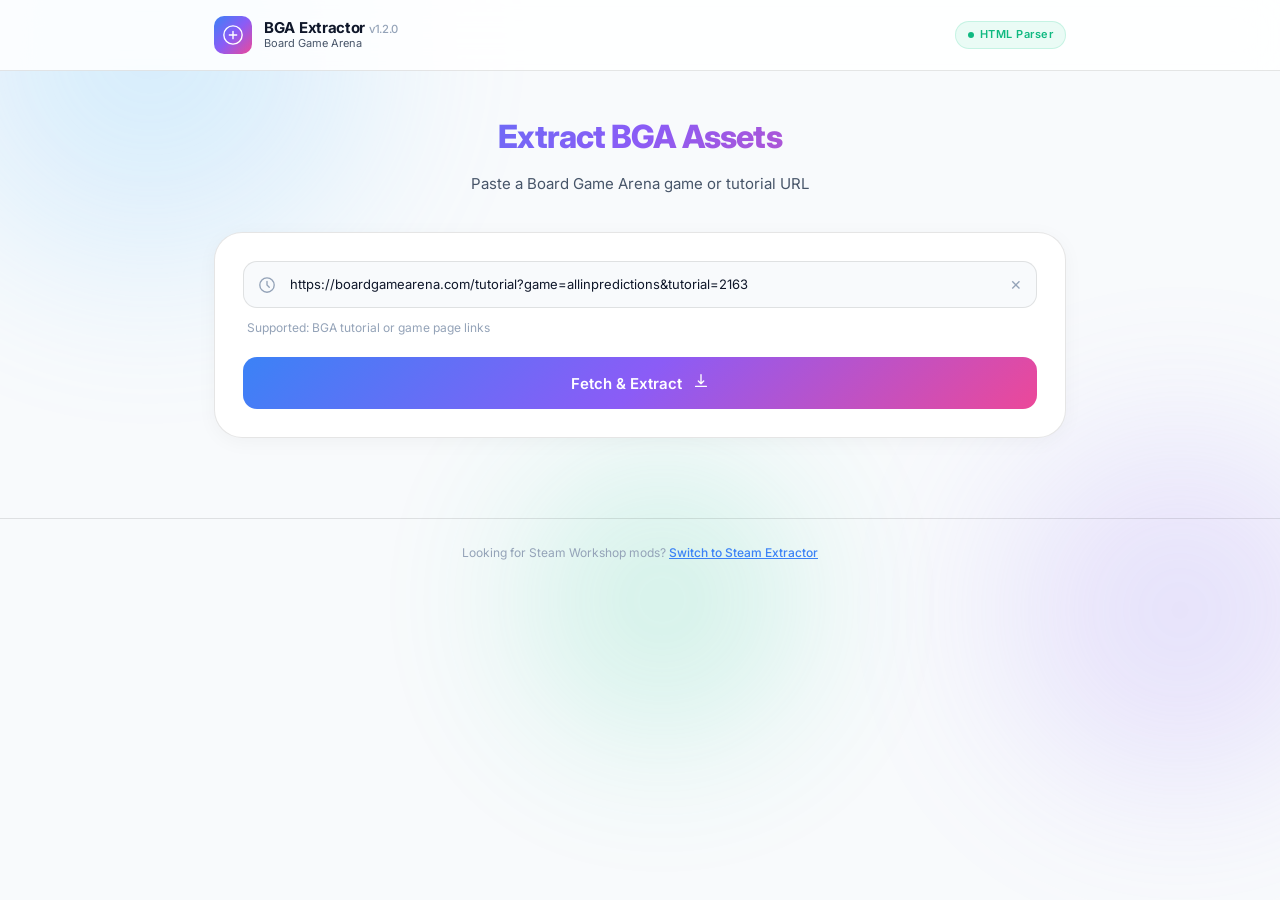
==== commit e1888f1f: "feat: bga cutting cards" ====
--- a/bga.html
+++ b/bga.html
@@ -37,7 +37,7 @@
           </svg>
         </div>
         <div class="logo-text">
-          <span class="logo-title">BGA Extractor <span class="version-tag">v1.1.3</span></span>
+          <span class="logo-title">BGA Extractor <span class="version-tag">v1.2.0</span></span>
           <span class="logo-sub">Board Game Arena</span>
         </div>
       </div>
@@ -177,6 +177,15 @@
             <span id="zip-btn-label">Download All (ZIP)</span>
             <span class="zip-count" id="zip-count">0</span>
           </button>
+          <button class="download-zip-btn" id="download-cut-zip-btn" onclick="downloadCutAndOthersZip()"
+            style="background: var(--bg-card-2); color: var(--text-primary); border: 1px solid var(--accent-1);">
+            <svg viewBox="0 0 20 20" fill="none">
+              <circle cx="5" cy="5" r="2" stroke="currentColor" stroke-width="1.4" />
+              <circle cx="5" cy="15" r="2" stroke="currentColor" stroke-width="1.4" />
+              <path d="M7 6.5L17 12M7 13.5L17 8" stroke="currentColor" stroke-width="1.4" stroke-linecap="round" />
+            </svg>
+            <span id="cut-zip-btn-label">Download Cut Decks &amp; Other Files</span>
+          </button>
           <button class="open-all-btn" id="open-all-btn" onclick="openAllFiltered()">
             <svg viewBox="0 0 20 20" fill="none">
               <path d="M7 3H3a1 1 0 0 0-1 1v13a1 1 0 0 0 1 1h13a1 1 0 0 0 1-1v-4" stroke="currentColor"
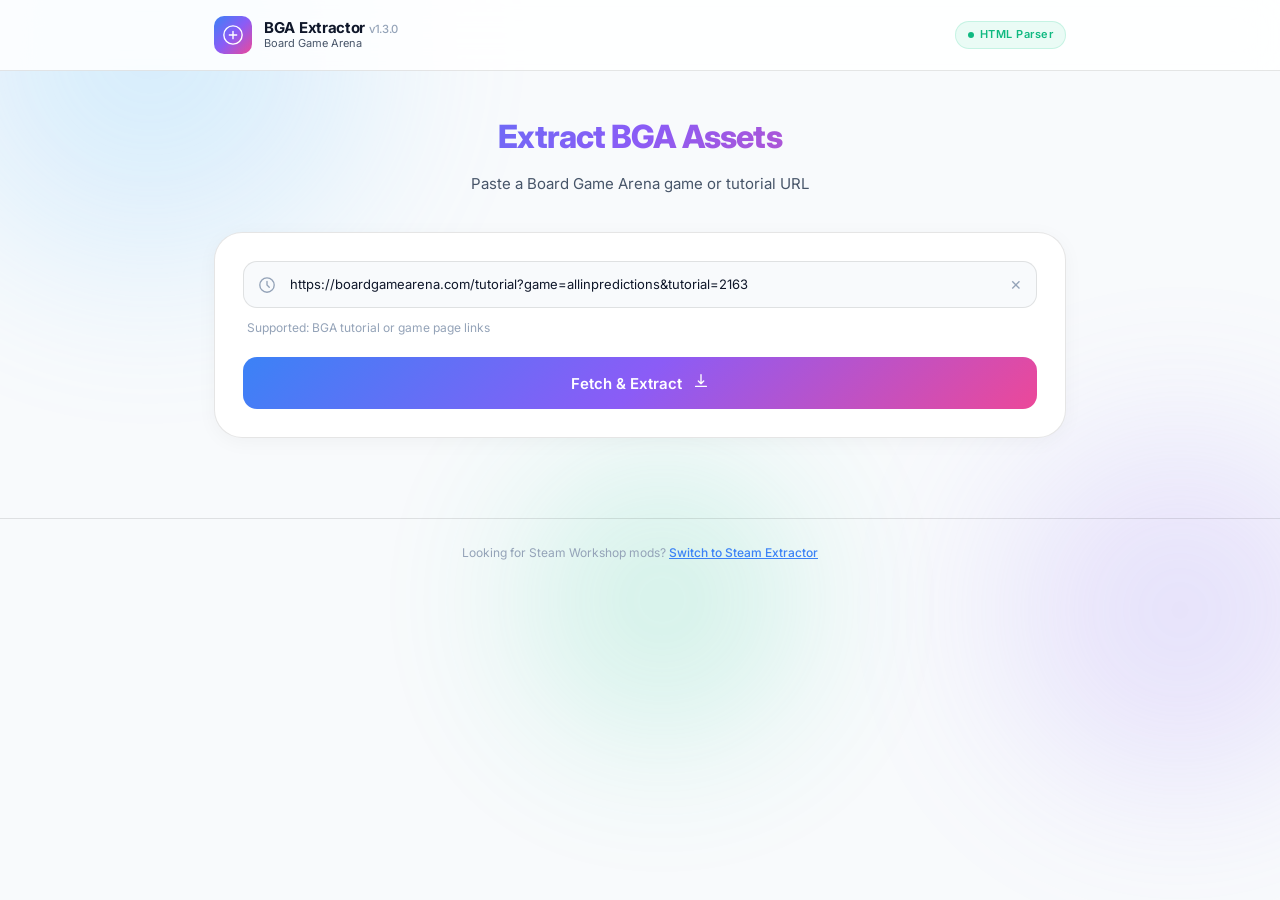
==== commit 90749865: "feat: bga texts extractor" ====
--- a/bga.html
+++ b/bga.html
@@ -37,7 +37,7 @@
           </svg>
         </div>
         <div class="logo-text">
-          <span class="logo-title">BGA Extractor <span class="version-tag">v1.2.0</span></span>
+          <span class="logo-title">BGA Extractor <span class="version-tag">v1.3.0</span></span>
           <span class="logo-sub">Board Game Arena</span>
         </div>
       </div>
